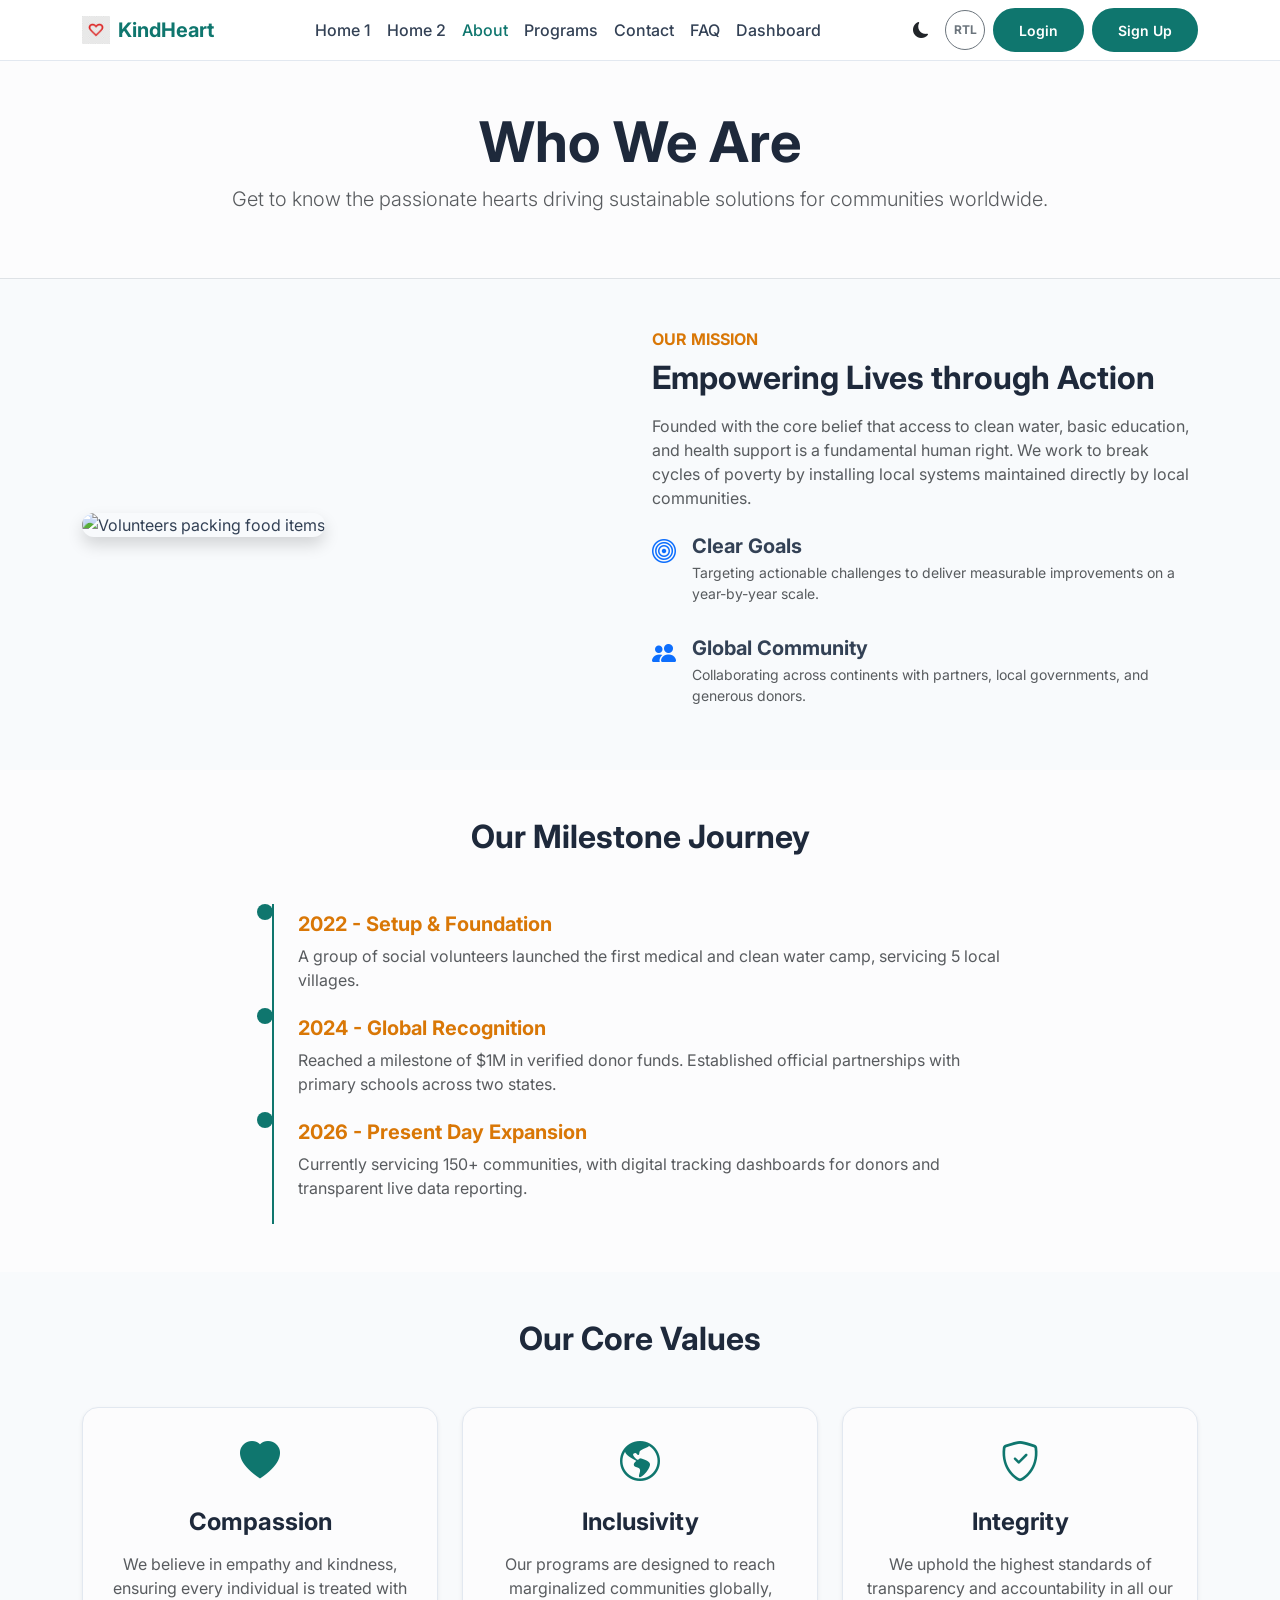
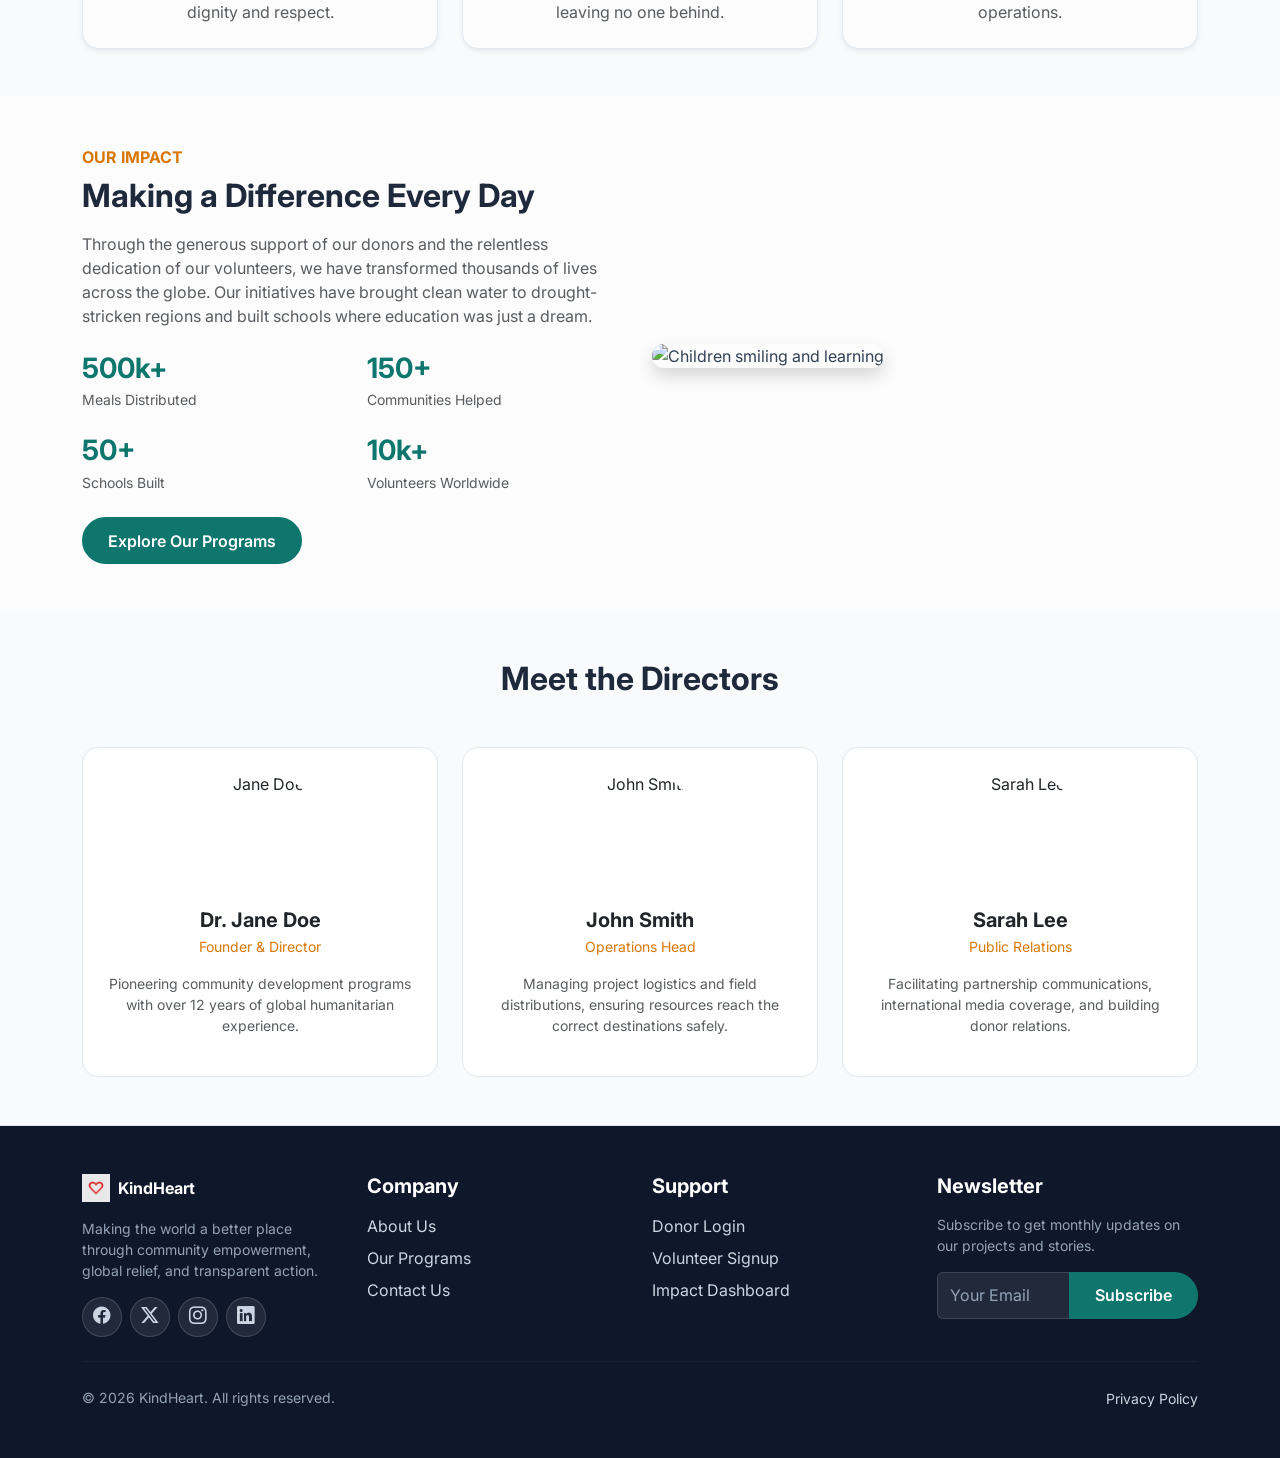
==== about.html @ 87f94c62 "Initial commit with updated responsive design" ====
<!DOCTYPE html>
<html lang="en">
<head>
    <meta charset="UTF-8">
    <meta name="viewport" content="width=device-width, initial-scale=1.0">
    <title>About Us - KindHeart</title>
    <meta name="description" content="Learn more about KindHeart's mission, history, core values, and dedicated team fighting for social impact.">
    <!-- Bootstrap 5 CSS -->
    <link id="bootstrap-css" rel="stylesheet" href="https://cdn.jsdelivr.net/npm/bootstrap@5.3.3/dist/css/bootstrap.min.css">
    <!-- Bootstrap Icons -->
    <link rel="stylesheet" href="https://cdn.jsdelivr.net/npm/bootstrap-icons@1.11.3/font/bootstrap-icons.min.css">
    <!-- Custom CSS -->
    <link rel="stylesheet" href="assets/css/style.css">
    <link rel="icon" href="assets/img/favicon.png" type="image/png">
</head>
<body>

    <!-- Header / Navbar -->
    <nav class="navbar navbar-expand-lg sticky-top">
        <div class="container">
            <a class="navbar-brand d-flex align-items-center fw-bold" href="index.html" style="color: var(--color-primary);">
                <img src="assets/img/favicon.png" alt="KindHeart Logo" width="28" height="28" class="me-2">
                <span>KindHeart</span>
            </a>
            <div class="d-flex align-items-center order-lg-last gap-2">
                <!-- Theme Toggle -->
                <button class="btn btn-link nav-link p-2" id="themeToggle" aria-label="Toggle theme">
                    <i id="themeIcon" class="bi bi-moon-fill fs-5"></i>
                </button>
                <!-- RTL Toggle -->
                <button class="btn btn-outline-secondary btn-sm" id="rtlToggle" style="width: 40px; height: 40px; border-radius: 50%; padding: 0; display: inline-flex; align-items: center; justify-content: center; font-size: 0.75rem; font-weight: bold;">RTL</button>
                
                <a href="login.html" class="btn btn-custom-primary btn-sm d-none d-sm-inline-block">Login</a>
                <a href="signup.html" class="btn btn-custom-primary btn-sm d-none d-sm-inline-block">Sign Up</a>
                
                <button class="navbar-toggler border-0 ms-2" type="button" data-bs-toggle="offcanvas" data-bs-target="#offcanvasNavbar" aria-controls="offcanvasNavbar" aria-label="Toggle navigation">
                    <span class="navbar-toggler-icon"></span>
                </button>
            </div>
            
            <div class="offcanvas offcanvas-end" tabindex="-1" id="offcanvasNavbar" aria-labelledby="offcanvasNavbarLabel">
                <div class="offcanvas-header">
                    <h5 class="offcanvas-title fw-bold" id="offcanvasNavbarLabel" style="color: var(--color-primary);">KindHeart</h5>
                    <button type="button" class="btn-close" data-bs-dismiss="offcanvas" aria-label="Close"></button>
                </div>
                <div class="offcanvas-body">
                    <ul class="navbar-nav justify-content-center flex-grow-1 align-items-center">
                        <li class="nav-item">
                            <a class="nav-link" href="index.html">Home 1</a>
                        </li>
                        <li class="nav-item">
                            <a class="nav-link" href="home2.html">Home 2</a>
                        </li>
                        <li class="nav-item">
                            <a class="nav-link active" href="about.html">About</a>
                        </li>
                        <li class="nav-item">
                            <a class="nav-link" href="services.html">Programs</a>
                        </li>
                        <li class="nav-item">
                            <a class="nav-link" href="contact.html">Contact</a>
                        </li>
                        <li class="nav-item">
                            <a class="nav-link" href="faq.html">FAQ</a>
                        </li>
                        <li class="nav-item">
                            <a class="nav-link" href="dashboard.html">Dashboard</a>
                        </li>
                        <li class="nav-item d-sm-none w-100 mt-3 text-center">
                            <a href="login.html" class="btn btn-custom-primary w-100 mb-2">Login</a>
                            <a href="signup.html" class="btn btn-custom-primary w-100">Sign Up</a>
                        </li>
                    </ul>
                </div>
            </div>
        </div>
    </nav>

    <!-- Header Section -->
    <section class="py-5 bg-light-subtle border-bottom">
        <div class="container text-center">
            <h1 class="display-4 fw-bold" style="color: var(--color-tertiary);">Who We Are</h1>
            <p class="lead text-muted max-w-2xl mx-auto">Get to know the passionate hearts driving sustainable solutions for communities worldwide.</p>
        </div>
    </section>

    <!-- Mission & Values Section -->
    <section class="py-5">
        <div class="container">
            <div class="row align-items-center">
                <div class="col-lg-6 mb-4 mb-lg-0">
                    <img src="https://images.unsplash.com/photo-1593113598332-cd288d649433?q=80&w=600" class="img-fluid rounded-4 shadow" alt="Volunteers packing food items">
                </div>
                <div class="col-lg-6">
                    <span class="text-uppercase fw-bold text-secondary" style="color: var(--color-secondary) !important;">Our Mission</span>
                    <h2 class="fw-bold mb-3 mt-2" style="color: var(--color-tertiary);">Empowering Lives through Action</h2>
                    <p class="text-muted mb-4">Founded with the core belief that access to clean water, basic education, and health support is a fundamental human right. We work to break cycles of poverty by installing local systems maintained directly by local communities.</p>
                    
                    <div class="d-flex align-items-start mb-3">
                        <div class="fs-4 me-3 text-primary" style="color: var(--color-primary);"><i class="bi bi-bullseye"></i></div>
                        <div>
                            <h5 class="fw-bold mb-1">Clear Goals</h5>
                            <p class="text-muted small">Targeting actionable challenges to deliver measurable improvements on a year-by-year scale.</p>
                        </div>
                    </div>
                    
                    <div class="d-flex align-items-start">
                        <div class="fs-4 me-3 text-primary" style="color: var(--color-primary);"><i class="bi bi-people-fill"></i></div>
                        <div>
                            <h5 class="fw-bold mb-1">Global Community</h5>
                            <p class="text-muted small">Collaborating across continents with partners, local governments, and generous donors.</p>
                        </div>
                    </div>
                </div>
            </div>
        </div>
    </section>

    <!-- History Timeline Section -->
    <section class="py-5 bg-light-subtle">
        <div class="container">
            <h2 class="fw-bold text-center mb-5" style="color: var(--color-tertiary);">Our Milestone Journey</h2>
            <div class="row justify-content-center">
                <div class="col-lg-8">
                    <div class="position-relative border-start border-2 border-primary ps-4 py-2" style="border-color: var(--color-primary) !important;">
                        <div class="mb-4 position-relative">
                            <span class="position-absolute start-0 top-0 translate-middle bg-primary rounded-circle" style="width: 16px; height: 16px; left: -33px !important; background-color: var(--color-primary) !important;"></span>
                            <h5 class="fw-bold text-secondary" style="color: var(--color-secondary) !important;">2022 - Setup & Foundation</h5>
                            <p class="text-muted">A group of social volunteers launched the first medical and clean water camp, servicing 5 local villages.</p>
                        </div>
                        <div class="mb-4 position-relative">
                            <span class="position-absolute start-0 top-0 translate-middle bg-primary rounded-circle" style="width: 16px; height: 16px; left: -33px !important; background-color: var(--color-primary) !important;"></span>
                            <h5 class="fw-bold text-secondary" style="color: var(--color-secondary) !important;">2024 - Global Recognition</h5>
                            <p class="text-muted">Reached a milestone of $1M in verified donor funds. Established official partnerships with primary schools across two states.</p>
                        </div>
                        <div class="position-relative">
                            <span class="position-absolute start-0 top-0 translate-middle bg-primary rounded-circle" style="width: 16px; height: 16px; left: -33px !important; background-color: var(--color-primary) !important;"></span>
                            <h5 class="fw-bold text-secondary" style="color: var(--color-secondary) !important;">2026 - Present Day Expansion</h5>
                            <p class="text-muted">Currently servicing 150+ communities, with digital tracking dashboards for donors and transparent live data reporting.</p>
                        </div>
                    </div>
                </div>
            </div>
        </div>
    </section>

    <!-- Our Core Values Section -->
    <section class="py-5">
        <div class="container">
            <h2 class="fw-bold text-center mb-5" style="color: var(--color-tertiary);">Our Core Values</h2>
            <div class="row g-4 text-center">
                <div class="col-md-4">
                    <div class="p-4 rounded-4 bg-light-subtle h-100 shadow-sm custom-card">
                        <div class="fs-1 mb-3" style="color: var(--color-primary);"><i class="bi bi-heart-fill"></i></div>
                        <h4 class="fw-bold mb-3" style="color: var(--color-tertiary);">Compassion</h4>
                        <p class="text-muted mb-0">We believe in empathy and kindness, ensuring every individual is treated with dignity and respect.</p>
                    </div>
                </div>
                <div class="col-md-4">
                    <div class="p-4 rounded-4 bg-light-subtle h-100 shadow-sm custom-card">
                        <div class="fs-1 mb-3" style="color: var(--color-primary);"><i class="bi bi-globe-americas"></i></div>
                        <h4 class="fw-bold mb-3" style="color: var(--color-tertiary);">Inclusivity</h4>
                        <p class="text-muted mb-0">Our programs are designed to reach marginalized communities globally, leaving no one behind.</p>
                    </div>
                </div>
                <div class="col-md-4">
                    <div class="p-4 rounded-4 bg-light-subtle h-100 shadow-sm custom-card">
                        <div class="fs-1 mb-3" style="color: var(--color-primary);"><i class="bi bi-shield-check"></i></div>
                        <h4 class="fw-bold mb-3" style="color: var(--color-tertiary);">Integrity</h4>
                        <p class="text-muted mb-0">We uphold the highest standards of transparency and accountability in all our operations.</p>
                    </div>
                </div>
            </div>
        </div>
    </section>

    <!-- Our Global Impact Section -->
    <section class="py-5 bg-light-subtle">
        <div class="container">
            <div class="row align-items-center flex-row-reverse">
                <div class="col-lg-6 mb-4 mb-lg-0">
                    <img src="https://images.unsplash.com/photo-1488521787991-ed7bbaae773c?q=80&w=600" class="img-fluid rounded-4 shadow" alt="Children smiling and learning">
                </div>
                <div class="col-lg-6">
                    <span class="text-uppercase fw-bold text-secondary" style="color: var(--color-secondary) !important;">Our Impact</span>
                    <h2 class="fw-bold mb-3 mt-2" style="color: var(--color-tertiary);">Making a Difference Every Day</h2>
                    <p class="text-muted mb-4">Through the generous support of our donors and the relentless dedication of our volunteers, we have transformed thousands of lives across the globe. Our initiatives have brought clean water to drought-stricken regions and built schools where education was just a dream.</p>
                    
                    <div class="row g-4 mb-4">
                        <div class="col-6">
                            <h3 class="fw-bold mb-1" style="color: var(--color-primary);">500k+</h3>
                            <p class="text-muted small mb-0">Meals Distributed</p>
                        </div>
                        <div class="col-6">
                            <h3 class="fw-bold mb-1" style="color: var(--color-primary);">150+</h3>
                            <p class="text-muted small mb-0">Communities Helped</p>
                        </div>
                        <div class="col-6">
                            <h3 class="fw-bold mb-1" style="color: var(--color-primary);">50+</h3>
                            <p class="text-muted small mb-0">Schools Built</p>
                        </div>
                        <div class="col-6">
                            <h3 class="fw-bold mb-1" style="color: var(--color-primary);">10k+</h3>
                            <p class="text-muted small mb-0">Volunteers Worldwide</p>
                        </div>
                    </div>
                    
                    <a href="services.html" class="btn btn-custom-primary">Explore Our Programs</a>
                </div>
            </div>
        </div>
    </section>

    <!-- Leadership Section -->
    <section class="py-5">
        <div class="container">
            <h2 class="fw-bold text-center mb-5" style="color: var(--color-tertiary);">Meet the Directors</h2>
            <div class="row g-4 text-center">
                <div class="col-md-4">
                    <div class="card h-100 custom-card p-4">
                        <img src="https://images.unsplash.com/photo-1573496359142-b8d87734a5a2?q=80&w=250" class="img-fluid rounded-circle mx-auto mb-3" style="width: 120px; height: 120px; object-fit: cover; object-position: top;" alt="Jane Doe">
                        <h5 class="fw-bold mb-1">Dr. Jane Doe</h5>
                        <p class="text-secondary small mb-3" style="color: var(--color-secondary) !important;">Founder & Director</p>
                        <p class="text-muted small">Pioneering community development programs with over 12 years of global humanitarian experience.</p>
                    </div>
                </div>
                <div class="col-md-4">
                    <div class="card h-100 custom-card p-4">
                        <img src="https://images.unsplash.com/photo-1560250097-0b93528c311a?q=80&w=250" class="img-fluid rounded-circle mx-auto mb-3" style="width: 120px; height: 120px; object-fit: cover; object-position: top;" alt="John Smith">
                        <h5 class="fw-bold mb-1">John Smith</h5>
                        <p class="text-secondary small mb-3" style="color: var(--color-secondary) !important;">Operations Head</p>
                        <p class="text-muted small">Managing project logistics and field distributions, ensuring resources reach the correct destinations safely.</p>
                    </div>
                </div>
                <div class="col-md-4">
                    <div class="card h-100 custom-card p-4">
                        <img src="https://images.unsplash.com/photo-1580489944761-15a19d654956?q=80&w=250" class="img-fluid rounded-circle mx-auto mb-3" style="width: 120px; height: 120px; object-fit: cover; object-position: top;" alt="Sarah Lee">
                        <h5 class="fw-bold mb-1">Sarah Lee</h5>
                        <p class="text-secondary small mb-3" style="color: var(--color-secondary) !important;">Public Relations</p>
                        <p class="text-muted small">Facilitating partnership communications, international media coverage, and building donor relations.</p>
                    </div>
                </div>
            </div>
        </div>
    </section>

    <!-- Footer -->
    <footer class="site-footer py-5">
        <div class="container">
            <div class="row g-4">
                <div class="col-lg-3 col-md-6">
                    <a class="navbar-brand d-flex align-items-center fw-bold mb-3" href="index.html" style="color: var(--color-primary);">
                        <img src="assets/img/favicon.png" alt="KindHeart Logo" width="28" height="28" class="me-2">
                        <span class="text-white">KindHeart</span>
                    </a>
                    <p class="small text-white-50">Making the world a better place through community empowerment, global relief, and transparent action.</p>
                    <div class="d-flex gap-2 mt-3">
                        <a href="#" class="social-icon-btn facebook" aria-label="Facebook"><i class="bi bi-facebook"></i></a>
                        <a href="#" class="social-icon-btn twitter" aria-label="Twitter X"><i class="bi bi-twitter-x"></i></a>
                        <a href="#" class="social-icon-btn instagram" aria-label="Instagram"><i class="bi bi-instagram"></i></a>
                        <a href="#" class="social-icon-btn linkedin" aria-label="LinkedIn"><i class="bi bi-linkedin"></i></a>
                    </div>
                </div>
                <div class="col-lg-3 col-md-6">
                    <h5 class="text-white fw-bold mb-3">Company</h5>
                    <ul class="list-unstyled">
                        <li class="mb-2"><a href="about.html" class="text-white-50 text-decoration-none">About Us</a></li>
                        <li class="mb-2"><a href="services.html" class="text-white-50 text-decoration-none">Our Programs</a></li>
                        <li class="mb-2"><a href="contact.html" class="text-white-50 text-decoration-none">Contact Us</a></li>
                    </ul>
                </div>
                <div class="col-lg-3 col-md-6">
                    <h5 class="text-white fw-bold mb-3">Support</h5>
                    <ul class="list-unstyled">
                        <li class="mb-2"><a href="login.html" class="text-white-50 text-decoration-none">Donor Login</a></li>
                        <li class="mb-2"><a href="signup.html" class="text-white-50 text-decoration-none">Volunteer Signup</a></li>
                        <li class="mb-2"><a href="dashboard.html" class="text-white-50 text-decoration-none">Impact Dashboard</a></li>
                    </ul>
                </div>
                <div class="col-lg-3 col-md-6">
                    <h5 class="text-white fw-bold mb-3">Newsletter</h5>
                    <p class="small text-white-50 mb-3">Subscribe to get monthly updates on our projects and stories.</p>
                    <form class="needs-validation" novalidate>
                        <div class="input-group">
                            <input type="email" class="form-control" placeholder="Your Email" required>
                            <button class="btn btn-custom-primary" type="submit">Subscribe</button>
                        </div>
                    </form>
                </div>
            </div>
            <hr class="my-4 border-secondary">
            <div class="row align-items-center">
                <div class="col-md-6 text-center text-md-start small text-white-50">
                    &copy; 2026 KindHeart. All rights reserved.
                </div>
                <div class="col-md-6 text-center text-md-end mt-2 mt-md-0">
                    <a href="#" class="text-white-50 text-decoration-none small">Privacy Policy</a>
                </div>
            </div>
        </div>
    </footer>

    <!-- Back to top button -->
    <button type="button" class="btn btn-custom-primary btn-lg shadow" id="backToTop" aria-label="Back to top">
        <i class="bi bi-arrow-up"></i>
    </button>

    <!-- Bootstrap 5 JS Bundle -->
    <script src="https://cdn.jsdelivr.net/npm/bootstrap@5.3.3/dist/js/bootstrap.bundle.min.js"></script>
    <!-- Custom JS -->
    <script src="assets/js/main.js"></script>
</body>
</html>
---- assets/css/style.css ----
@import url('https://fonts.googleapis.com/css2?family=Inter:wght@300;400;500;600;700;800&display=swap');

:root {
    /* Color Palette */
    --color-primary: #0f766e;
    --color-primary-rgb: 15, 118, 110;
    --color-secondary: #d97706;
    --color-secondary-rgb: 217, 119, 6;
    --color-tertiary: #1e293b;
    --color-tertiary-rgb: 30, 41, 59;
    
    /* Backgrounds and Neutrals */
    --bg-main: #f8fafc;
    --bg-card: #ffffff;
    --bg-footer: #0f172a;
    --text-main: #334155;
    --text-muted: #64748b;
    --border-color: #e2e8f0;
    
    --transition-speed: 0.3s;
}

[data-bs-theme="dark"] {
    --color-primary: #2dd4bf;
    --color-primary-rgb: 45, 212, 191;
    --color-secondary: #fbbf24;
    --color-secondary-rgb: 251, 191, 36;
    --color-tertiary: #f8fafc;
    --color-tertiary-rgb: 248, 250, 252;
    
    --bg-main: #0f172a;
    --bg-card: #1e293b;
    --bg-footer: #090d16;
    --text-main: #cbd5e1;
    --text-muted: #94a3b8;
    --border-color: #334155;
}

/* Footer Styling with High Contrast in Light & Dark Modes */
.site-footer {
    background-color: var(--bg-footer) !important;
    color: #e2e8f0 !important;
    border-top: 1px solid var(--border-color);
    transition: background-color var(--transition-speed), color var(--transition-speed);
}
.site-footer h5,
.site-footer h6,
.site-footer .brand-text,
.site-footer .text-white {
    color: #ffffff !important;
}
.site-footer p,
.site-footer .text-white-50,
.site-footer .small {
    color: #94a3b8 !important;
}
.site-footer a:not(.btn) {
    color: #cbd5e1 !important;
    transition: color var(--transition-speed);
}
.site-footer a:not(.btn):hover {
    color: var(--color-primary) !important;
}
.site-footer hr {
    border-color: rgba(255, 255, 255, 0.15) !important;
}
.site-footer .form-control {
    background-color: rgba(255, 255, 255, 0.08) !important;
    border-color: rgba(255, 255, 255, 0.2) !important;
    color: #ffffff !important;
}
.site-footer .form-control::placeholder {
    color: #94a3b8 !important;
}
.site-footer .form-control:focus {
    background-color: rgba(255, 255, 255, 0.15) !important;
    border-color: var(--color-primary) !important;
    box-shadow: 0 0 0 0.2rem rgba(var(--color-primary-rgb), 0.3) !important;
}

/* Social Media Icons Styling & Perfect Hover Effects */
.social-icon-btn {
    width: 40px;
    height: 40px;
    border-radius: 50%;
    display: inline-flex;
    align-items: center;
    justify-content: center;
    background-color: rgba(255, 255, 255, 0.08) !important;
    color: #cbd5e1 !important;
    border: 1px solid rgba(255, 255, 255, 0.15);
    text-decoration: none !important;
    transition: all 0.3s cubic-bezier(0.4, 0, 0.2, 1);
    font-size: 1.1rem;
}

.social-icon-btn:hover {
    transform: translateY(-4px) scale(1.1);
}

/* Brand specific hover colors & glows */
.social-icon-btn.facebook:hover {
    background-color: #1877f2 !important;
    color: #ffffff !important;
    border-color: #1877f2 !important;
    box-shadow: 0 8px 18px rgba(24, 119, 242, 0.45);
}

.social-icon-btn.twitter:hover {
    background-color: #000000 !important;
    color: #ffffff !important;
    border-color: #ffffff !important;
    box-shadow: 0 8px 18px rgba(255, 255, 255, 0.3);
}

.social-icon-btn.instagram:hover {
    background: linear-gradient(45deg, #f09433 0%, #e6683c 25%, #dc2743 50%, #cc2366 75%, #bc1888 100%) !important;
    color: #ffffff !important;
    border-color: #dc2743 !important;
    box-shadow: 0 8px 18px rgba(220, 39, 67, 0.45);
}

.social-icon-btn.linkedin:hover {
    background-color: #0a66c2 !important;
    color: #ffffff !important;
    border-color: #0a66c2 !important;
    box-shadow: 0 8px 18px rgba(10, 102, 194, 0.45);
}

/* Generic fallback hover */
.social-icon-btn:hover:not(.facebook):not(.twitter):not(.instagram):not(.linkedin) {
    background-color: var(--color-primary) !important;
    color: #ffffff !important;
    border-color: var(--color-primary) !important;
    box-shadow: 0 8px 18px rgba(var(--color-primary-rgb), 0.45);
}

/* Form Social Login Buttons */
.btn-social-icon {
    width: 44px;
    height: 44px;
    border-radius: 50%;
    display: inline-flex;
    align-items: center;
    justify-content: center;
    border: 1px solid var(--border-color);
    background-color: var(--bg-card);
    color: var(--text-main);
    transition: all 0.3s cubic-bezier(0.4, 0, 0.2, 1);
    font-size: 1.15rem;
}
.btn-social-icon:hover {
    transform: translateY(-3px) scale(1.08);
}
.btn-social-icon.google:hover {
    background-color: #ea4335 !important;
    color: #ffffff !important;
    border-color: #ea4335 !important;
    box-shadow: 0 6px 16px rgba(234, 67, 53, 0.35);
}
.btn-social-icon.facebook:hover {
    background-color: #1877f2 !important;
    color: #ffffff !important;
    border-color: #1877f2 !important;
    box-shadow: 0 6px 16px rgba(24, 119, 242, 0.35);
}
.btn-social-icon.apple:hover {
    background-color: #000000 !important;
    color: #ffffff !important;
    border-color: #000000 !important;
    box-shadow: 0 6px 16px rgba(0, 0, 0, 0.35);
}
[data-bs-theme="dark"] .btn-social-icon.apple:hover {
    background-color: #ffffff !important;
    color: #000000 !important;
    border-color: #ffffff !important;
}

body {
    font-family: 'Inter', sans-serif;
    background-color: var(--bg-main);
    color: var(--text-main);
    transition: background-color var(--transition-speed), color var(--transition-speed);
    overflow-x: hidden;
}

/* Unified Buttons (Same style everywhere as per rule 2) */
.btn-custom-primary {
    background-color: var(--color-primary) !important;
    color: #ffffff !important;
    border: 2px solid var(--color-primary) !important;
    padding: 0.6rem 1.5rem;
    font-weight: 600;
    border-radius: 50px;
    transition: all var(--transition-speed) ease;
}
.btn-custom-primary:hover {
    background-color: transparent !important;
    color: var(--color-primary) !important;
    transform: translateY(-2px);
}

.btn-custom-secondary {
    background-color: var(--color-secondary) !important;
    color: #ffffff !important;
    border: 2px solid var(--color-secondary) !important;
    padding: 0.6rem 1.5rem;
    font-weight: 600;
    border-radius: 50px;
    transition: all var(--transition-speed) ease;
}
.btn-custom-secondary:hover {
    background-color: transparent !important;
    color: var(--color-secondary) !important;
    transform: translateY(-2px);
}

/* Form Styles */
.form-control:focus, .form-select:focus {
    border-color: var(--color-primary);
    box-shadow: 0 0 0 0.25rem rgba(var(--color-primary-rgb), 0.25);
}

/* Card Styling */
.custom-card {
    background-color: var(--bg-card);
    border: 1px solid var(--border-color);
    border-radius: 1rem;
    overflow: hidden;
    transition: all var(--transition-speed) ease;
}
.custom-card:hover {
    transform: translateY(-5px);
    box-shadow: 0 10px 20px rgba(0, 0, 0, 0.05);
}

/* Navbar customization */
.navbar {
    background-color: var(--bg-card);
    border-bottom: 1px solid var(--border-color);
    transition: background-color var(--transition-speed);
}
.nav-link {
    color: var(--text-main);
    font-weight: 500;
    transition: color var(--transition-speed);
}
.nav-link:hover, .nav-link.active {
    color: var(--color-primary) !important;
}

/* Center nav item */


/* Back-to-top Button */
#backToTop {
    position: fixed;
    bottom: 25px;
    right: 25px;
    display: none;
    z-index: 99;
    border-radius: 50%;
    width: 45px;
    height: 45px;
    align-items: center;
    justify-content: center;
}

/* RTL Specific Overrides if dir="rtl" is set */
[dir="rtl"] {
    text-align: right;
}
[dir="rtl"] .ms-auto {
    margin-right: auto !important;
    margin-left: 0 !important;
}
[dir="rtl"] .me-auto {
    margin-left: auto !important;
    margin-right: 0 !important;
}
[dir="rtl"] #backToTop {
    left: 25px;
    right: auto;
}

/* Hero Section */
.hero-section {
    background: linear-gradient(135deg, rgba(var(--color-primary-rgb), 0.1), rgba(var(--color-secondary-rgb), 0.05));
    padding: 100px 0;
}

/* Dashboard styling */
.dashboard-sidebar {
    background-color: var(--bg-card);
    border-right: 1px solid var(--border-color);
    min-height: 100vh;
}
.dashboard-nav-link {
    color: var(--text-main);
    display: flex;
    align-items: center;
    padding: 0.75rem 1.5rem;
    border-radius: 0.5rem;
    margin-bottom: 0.5rem;
    transition: all var(--transition-speed);
    text-decoration: none;
}
.dashboard-nav-link:hover, .dashboard-nav-link.active {
    background-color: rgba(var(--color-primary-rgb), 0.1);
    color: var(--color-primary);
}

/* Incident Tracker Map Widget Styles */
#mockMapArea {
    background-color: #e2e8f0;
    background-image: radial-gradient(var(--border-color) 2px, transparent 2px);
    background-size: 20px 20px;
    border-radius: 1rem;
    position: relative;
    border: 1px solid var(--border-color);
}
[data-bs-theme="dark"] #mockMapArea {
    background-color: #1e293b;
}

.map-pin {
    z-index: 10;
    width: 14px;
    height: 14px;
    transition: transform 0.2s ease;
}
.map-pin:hover {
    transform: scale(1.4);
}

#mapFocusRing {
    transition: all 0.3s ease;
    z-index: 5;
    pointer-events: none;
}

/* Animations */
@keyframes pulse-pin {
    0% { box-shadow: 0 0 0 0 rgba(220, 38, 38, 0.4); }
    70% { box-shadow: 0 0 0 10px rgba(220, 38, 38, 0); }
    100% { box-shadow: 0 0 0 0 rgba(220, 38, 38, 0); }
}
.map-pin { animation: pulse-pin 2s infinite; }

@keyframes bounce {
    0%, 100% { transform: translateX(-50%) translateY(0); }
    50% { transform: translateX(-50%) translateY(-10px); }
}

/* Hero section specific buttons and cards hover effects */
.btn-hero-primary {
    transition: all var(--transition-speed) ease !important;
}
.btn-hero-primary:hover {
    background-color: #fff !important;
    color: var(--color-primary) !important;
    border-color: #fff !important;
    transform: translateY(-3px) !important;
    box-shadow: 0 10px 20px rgba(0,0,0,0.2) !important;
}

.btn-hero-outline {
    border: 2px solid rgba(255,255,255,0.6) !important;
    border-radius: 50px !important;
    background: rgba(255,255,255,0.12) !important;
    backdrop-filter: blur(4px) !important;
    color: #fff !important;
    transition: all var(--transition-speed) ease !important;
}
.btn-hero-outline:hover {
    background: rgba(255,255,255,0.25) !important;
    border-color: #fff !important;
    color: #fff !important;
    transform: translateY(-3px) !important;
    box-shadow: 0 10px 20px rgba(0,0,0,0.2) !important;
}

.hero-stat-card {
    background: rgba(255,255,255,0.12) !important;
    backdrop-filter: blur(6px) !important;
    border: 1px solid rgba(255,255,255,0.2) !important;
    transition: all var(--transition-speed) ease !important;
}
.hero-stat-card:hover {
    background: rgba(255,255,255,0.2) !important;
    border-color: rgba(255,255,255,0.5) !important;
    transform: translateY(-5px) !important;
    box-shadow: 0 10px 20px rgba(0,0,0,0.15) !important;
}

/* Uniform Card Image Heights */
.custom-card .card-img-top {
    height: 200px;
    object-fit: cover;
    object-position: center;
}

/* CTA Section Dark Mode Contrast Fix */
[data-bs-theme="dark"] .cta-section h2.text-white {
    color: var(--bg-main) !important;
}
[data-bs-theme="dark"] .cta-section p.text-white-50 {
    color: rgba(15, 23, 42, 0.75) !important;
}
[data-bs-theme="dark"] .cta-section .btn-light {
    background-color: var(--bg-main) !important;
    border-color: var(--bg-main) !important;
    color: var(--color-primary) !important;
}
[data-bs-theme="dark"] .cta-section .btn-light:hover {
    background-color: transparent !important;
    color: var(--bg-main) !important;
    border-color: var(--bg-main) !important;
}
[data-bs-theme="dark"] .cta-section .btn-outline-light {
    border-color: var(--bg-main) !important;
    color: var(--bg-main) !important;
}
[data-bs-theme="dark"] .cta-section .btn-outline-light:hover {
    background-color: var(--bg-main) !important;
    color: var(--color-primary) !important;
}



/* Partner Card Styles */
.partner-card {
    background-color: var(--bg-card);
    border: 1px solid var(--border-color);
    border-radius: 1rem;
    padding: 1.5rem 1rem;
    transition: all 0.3s ease;
    cursor: pointer;
}

.partner-card:hover {
    transform: translateY(-5px);
    border-color: var(--color-primary);
    box-shadow: 0 10px 20px rgba(0,0,0,0.08);
}

.partner-card i,
.partner-card span {
    transition: color 0.3s ease;
}

.partner-card:hover i {
    color: var(--color-primary) !important;
}

.partner-card:hover span {
    color: var(--text-main) !important;
}

[data-bs-theme="dark"] .partner-card:hover {
    box-shadow: 0 10px 20px rgba(0,0,0,0.3);
}
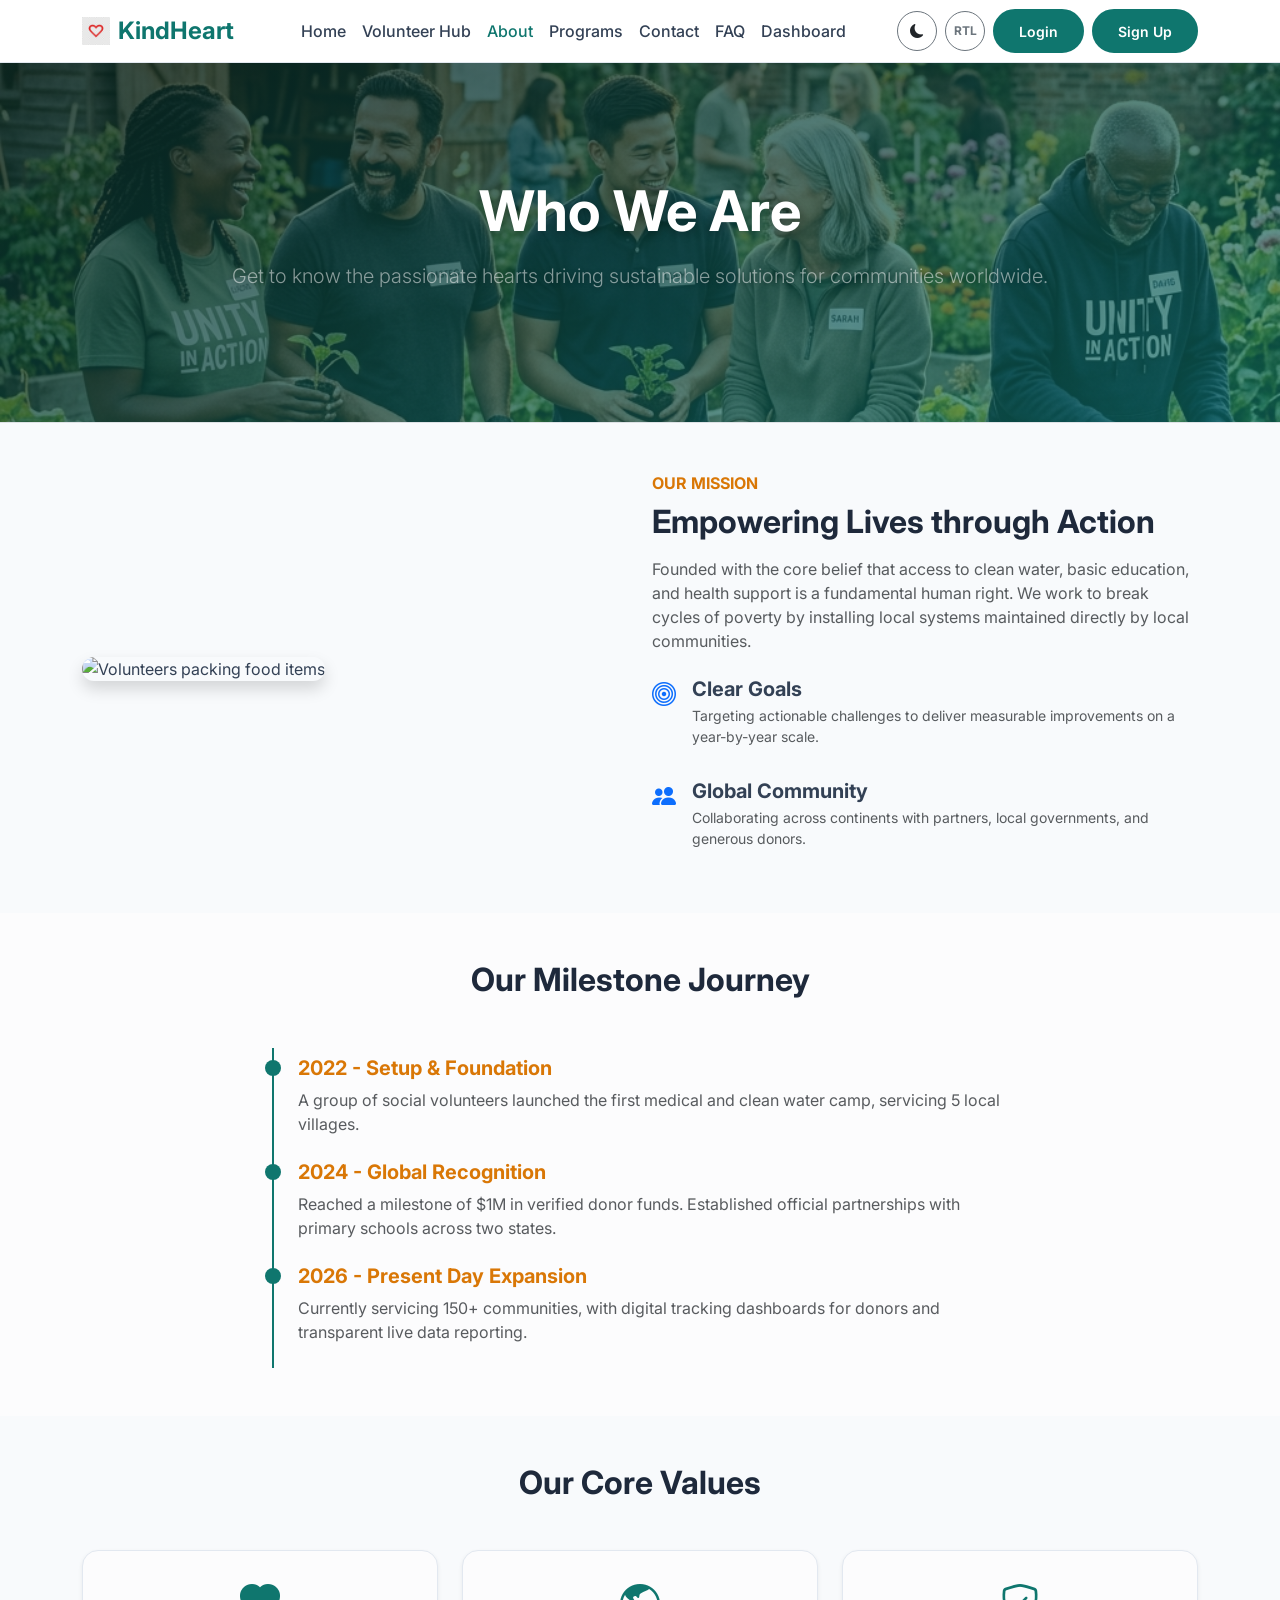
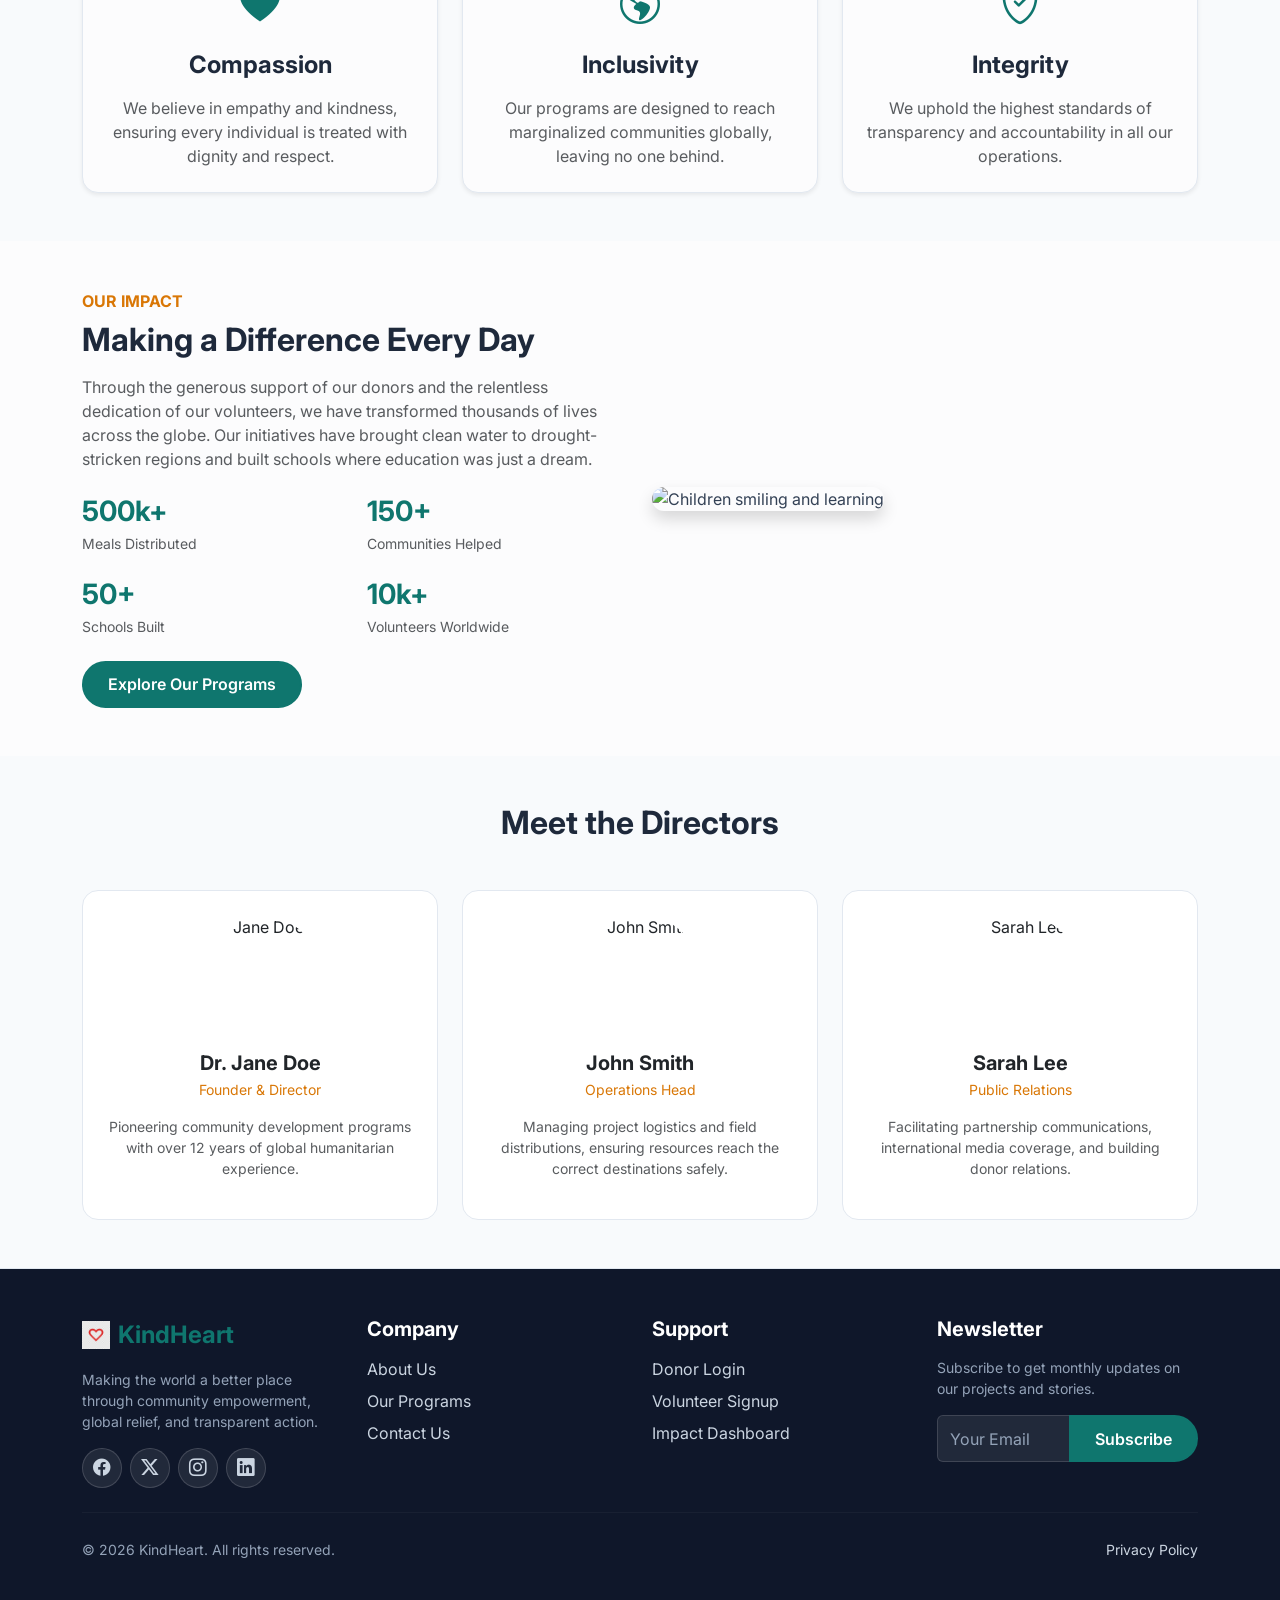
==== commit fe2dd871: "Update layout, styling and functionality" ====
--- a/about.html
+++ b/about.html
@@ -18,20 +18,20 @@
     <!-- Header / Navbar -->
     <nav class="navbar navbar-expand-lg sticky-top">
         <div class="container">
-            <a class="navbar-brand d-flex align-items-center fw-bold" href="index.html" style="color: var(--color-primary);">
+            <a class="navbar-brand d-flex align-items-center fw-bold fs-4" href="index.html" style="color: var(--color-primary);">
                 <img src="assets/img/favicon.png" alt="KindHeart Logo" width="28" height="28" class="me-2">
                 <span>KindHeart</span>
             </a>
             <div class="d-flex align-items-center order-lg-last gap-2">
                 <!-- Theme Toggle -->
-                <button class="btn btn-link nav-link p-2" id="themeToggle" aria-label="Toggle theme">
+                <button class="btn btn-outline-secondary btn-sm" id="themeToggle" aria-label="Toggle theme" style="width: 40px; height: 40px; border-radius: 50%; padding: 0; display: inline-flex; align-items: center; justify-content: center;">
                     <i id="themeIcon" class="bi bi-moon-fill fs-5"></i>
                 </button>
                 <!-- RTL Toggle -->
                 <button class="btn btn-outline-secondary btn-sm" id="rtlToggle" style="width: 40px; height: 40px; border-radius: 50%; padding: 0; display: inline-flex; align-items: center; justify-content: center; font-size: 0.75rem; font-weight: bold;">RTL</button>
                 
-                <a href="login.html" class="btn btn-custom-primary btn-sm d-none d-sm-inline-block">Login</a>
-                <a href="signup.html" class="btn btn-custom-primary btn-sm d-none d-sm-inline-block">Sign Up</a>
+                <a href="login.html" class="btn btn-custom-primary btn-sm d-none d-lg-inline-block">Login</a>
+                <a href="signup.html" class="btn btn-custom-primary btn-sm d-none d-lg-inline-block text-nowrap">Sign Up</a>
                 
                 <button class="navbar-toggler border-0 ms-2" type="button" data-bs-toggle="offcanvas" data-bs-target="#offcanvasNavbar" aria-controls="offcanvasNavbar" aria-label="Toggle navigation">
                     <span class="navbar-toggler-icon"></span>
@@ -46,10 +46,10 @@
                 <div class="offcanvas-body">
                     <ul class="navbar-nav justify-content-center flex-grow-1 align-items-center">
                         <li class="nav-item">
-                            <a class="nav-link" href="index.html">Home 1</a>
-                        </li>
-                        <li class="nav-item">
-                            <a class="nav-link" href="home2.html">Home 2</a>
+                            <a class="nav-link" href="index.html">Home</a>
+                        </li>
+                        <li class="nav-item">
+                            <a class="nav-link text-nowrap" href="volunteer.html">Volunteer Hub</a>
                         </li>
                         <li class="nav-item">
                             <a class="nav-link active" href="about.html">About</a>
@@ -66,7 +66,7 @@
                         <li class="nav-item">
                             <a class="nav-link" href="dashboard.html">Dashboard</a>
                         </li>
-                        <li class="nav-item d-sm-none w-100 mt-3 text-center">
+                        <li class="nav-item d-lg-none w-100 mt-3 text-center">
                             <a href="login.html" class="btn btn-custom-primary w-100 mb-2">Login</a>
                             <a href="signup.html" class="btn btn-custom-primary w-100">Sign Up</a>
                         </li>
@@ -77,10 +77,14 @@
     </nav>
 
     <!-- Header Section -->
-    <section class="py-5 bg-light-subtle border-bottom">
-        <div class="container text-center">
-            <h1 class="display-4 fw-bold" style="color: var(--color-tertiary);">Who We Are</h1>
-            <p class="lead text-muted max-w-2xl mx-auto">Get to know the passionate hearts driving sustainable solutions for communities worldwide.</p>
+    <section class="text-center position-relative d-flex align-items-center py-5 border-bottom" style="
+        min-height: 40vh;
+        background: url('assets/img/hero-about.png') center center / cover no-repeat;
+    ">
+        <div class="position-absolute top-0 start-0 w-100 h-100" style="background: linear-gradient(160deg, rgba(10,40,35,0.78) 0%, rgba(15,118,110,0.62) 100%); z-index:0;"></div>
+        <div class="container position-relative text-white" style="z-index:1;">
+            <h1 class="display-4 fw-bold mb-3" style="text-shadow: 0 2px 10px rgba(0,0,0,0.3);">Who We Are</h1>
+            <p class="lead text-white-50 max-w-2xl mx-auto" style="text-shadow: 0 1px 5px rgba(0,0,0,0.3);">Get to know the passionate hearts driving sustainable solutions for communities worldwide.</p>
         </div>
     </section>
 
@@ -124,17 +128,17 @@
                 <div class="col-lg-8">
                     <div class="position-relative border-start border-2 border-primary ps-4 py-2" style="border-color: var(--color-primary) !important;">
                         <div class="mb-4 position-relative">
-                            <span class="position-absolute start-0 top-0 translate-middle bg-primary rounded-circle" style="width: 16px; height: 16px; left: -33px !important; background-color: var(--color-primary) !important;"></span>
+                            <span class="position-absolute translate-middle bg-primary rounded-circle" style="width: 16px; height: 16px; left: -25px !important; top: 12px !important; background-color: var(--color-primary) !important;"></span>
                             <h5 class="fw-bold text-secondary" style="color: var(--color-secondary) !important;">2022 - Setup & Foundation</h5>
                             <p class="text-muted">A group of social volunteers launched the first medical and clean water camp, servicing 5 local villages.</p>
                         </div>
                         <div class="mb-4 position-relative">
-                            <span class="position-absolute start-0 top-0 translate-middle bg-primary rounded-circle" style="width: 16px; height: 16px; left: -33px !important; background-color: var(--color-primary) !important;"></span>
+                            <span class="position-absolute translate-middle bg-primary rounded-circle" style="width: 16px; height: 16px; left: -25px !important; top: 12px !important; background-color: var(--color-primary) !important;"></span>
                             <h5 class="fw-bold text-secondary" style="color: var(--color-secondary) !important;">2024 - Global Recognition</h5>
                             <p class="text-muted">Reached a milestone of $1M in verified donor funds. Established official partnerships with primary schools across two states.</p>
                         </div>
                         <div class="position-relative">
-                            <span class="position-absolute start-0 top-0 translate-middle bg-primary rounded-circle" style="width: 16px; height: 16px; left: -33px !important; background-color: var(--color-primary) !important;"></span>
+                            <span class="position-absolute translate-middle bg-primary rounded-circle" style="width: 16px; height: 16px; left: -25px !important; top: 12px !important; background-color: var(--color-primary) !important;"></span>
                             <h5 class="fw-bold text-secondary" style="color: var(--color-secondary) !important;">2026 - Present Day Expansion</h5>
                             <p class="text-muted">Currently servicing 150+ communities, with digital tracking dashboards for donors and transparent live data reporting.</p>
                         </div>
@@ -249,16 +253,16 @@
         <div class="container">
             <div class="row g-4">
                 <div class="col-lg-3 col-md-6">
-                    <a class="navbar-brand d-flex align-items-center fw-bold mb-3" href="index.html" style="color: var(--color-primary);">
+                    <a class="navbar-brand d-flex align-items-center fw-bold fs-4 mb-3" href="index.html" style="color: var(--color-primary) !important;">
                         <img src="assets/img/favicon.png" alt="KindHeart Logo" width="28" height="28" class="me-2">
-                        <span class="text-white">KindHeart</span>
+                        <span>KindHeart</span>
                     </a>
                     <p class="small text-white-50">Making the world a better place through community empowerment, global relief, and transparent action.</p>
                     <div class="d-flex gap-2 mt-3">
-                        <a href="#" class="social-icon-btn facebook" aria-label="Facebook"><i class="bi bi-facebook"></i></a>
-                        <a href="#" class="social-icon-btn twitter" aria-label="Twitter X"><i class="bi bi-twitter-x"></i></a>
-                        <a href="#" class="social-icon-btn instagram" aria-label="Instagram"><i class="bi bi-instagram"></i></a>
-                        <a href="#" class="social-icon-btn linkedin" aria-label="LinkedIn"><i class="bi bi-linkedin"></i></a>
+                        <a href="javascript:void(0)" class="social-icon-btn facebook" aria-label="Facebook"><i class="bi bi-facebook"></i></a>
+                        <a href="javascript:void(0)" class="social-icon-btn twitter" aria-label="Twitter X"><i class="bi bi-twitter-x"></i></a>
+                        <a href="javascript:void(0)" class="social-icon-btn instagram" aria-label="Instagram"><i class="bi bi-instagram"></i></a>
+                        <a href="javascript:void(0)" class="social-icon-btn linkedin" aria-label="LinkedIn"><i class="bi bi-linkedin"></i></a>
                     </div>
                 </div>
                 <div class="col-lg-3 col-md-6">
@@ -294,7 +298,7 @@
                     &copy; 2026 KindHeart. All rights reserved.
                 </div>
                 <div class="col-md-6 text-center text-md-end mt-2 mt-md-0">
-                    <a href="#" class="text-white-50 text-decoration-none small">Privacy Policy</a>
+                    <a href="javascript:void(0)" class="text-white-50 text-decoration-none small">Privacy Policy</a>
                 </div>
             </div>
         </div>
--- a/assets/css/style.css
+++ b/assets/css/style.css
@@ -176,12 +176,52 @@
     border-color: #ffffff !important;
 }
 
+html {
+    scroll-behavior: smooth;
+}
+
 body {
     font-family: 'Inter', sans-serif;
     background-color: var(--bg-main);
     color: var(--text-main);
     transition: background-color var(--transition-speed), color var(--transition-speed);
     overflow-x: hidden;
+}
+
+/* Accessibility Focus States */
+:focus-visible {
+    outline: 2px solid var(--color-primary);
+    outline-offset: 3px;
+    border-radius: 4px;
+}
+.btn:focus-visible, .form-control:focus-visible {
+    box-shadow: 0 0 0 0.25rem rgba(var(--color-primary-rgb), 0.25);
+    outline: none;
+}
+
+/* Custom Toast Notification */
+.custom-toast {
+    position: fixed;
+    bottom: 30px;
+    left: 50%;
+    transform: translateX(-50%) translateY(100px);
+    background-color: var(--color-primary);
+    color: white;
+    padding: 12px 24px;
+    border-radius: 50px;
+    box-shadow: 0 10px 25px rgba(0,0,0,0.2);
+    font-weight: 500;
+    z-index: 1050;
+    opacity: 0;
+    transition: all 0.4s cubic-bezier(0.68, -0.55, 0.265, 1.55);
+    display: flex;
+    align-items: center;
+    gap: 10px;
+    pointer-events: none;
+}
+.custom-toast.show {
+    transform: translateX(-50%) translateY(0);
+    opacity: 1;
 }
 
 /* Unified Buttons (Same style everywhere as per rule 2) */
@@ -257,13 +297,22 @@
     position: fixed;
     bottom: 25px;
     right: 25px;
-    display: none;
     z-index: 99;
     border-radius: 50%;
     width: 45px;
     height: 45px;
+    display: flex;
     align-items: center;
     justify-content: center;
+    opacity: 0;
+    pointer-events: none;
+    transform: translateY(20px);
+    transition: all 0.3s cubic-bezier(0.4, 0, 0.2, 1);
+}
+#backToTop.show {
+    opacity: 1;
+    pointer-events: auto;
+    transform: translateY(0);
 }
 
 /* RTL Specific Overrides if dir="rtl" is set */
@@ -460,3 +509,31 @@
 [data-bs-theme="dark"] .partner-card:hover {
     box-shadow: 0 10px 20px rgba(0,0,0,0.3);
 }
+
+/* Ensure navbar fits exactly in single line on 1024px (lg breakpoint) without overflow */
+@media (min-width: 992px) and (max-width: 1199.98px) {
+    .navbar-nav .nav-link {
+        padding-left: 0.3rem !important;
+        padding-right: 0.3rem !important;
+        font-size: 0.95rem;
+    }
+    .navbar .gap-2 {
+        gap: 0.25rem !important;
+    }
+    .navbar .btn-sm {
+        padding-left: 0.5rem !important;
+        padding-right: 0.5rem !important;
+    }
+}
+
+/* RTL Accordion Fixes */
+[dir="rtl"] .accordion-button {
+    padding-left: 3.5rem !important;
+    padding-right: 1.25rem !important;
+    text-align: right !important;
+}
+
+[dir="rtl"] .accordion-button::after {
+    margin-right: auto !important;
+    margin-left: 0 !important;
+}
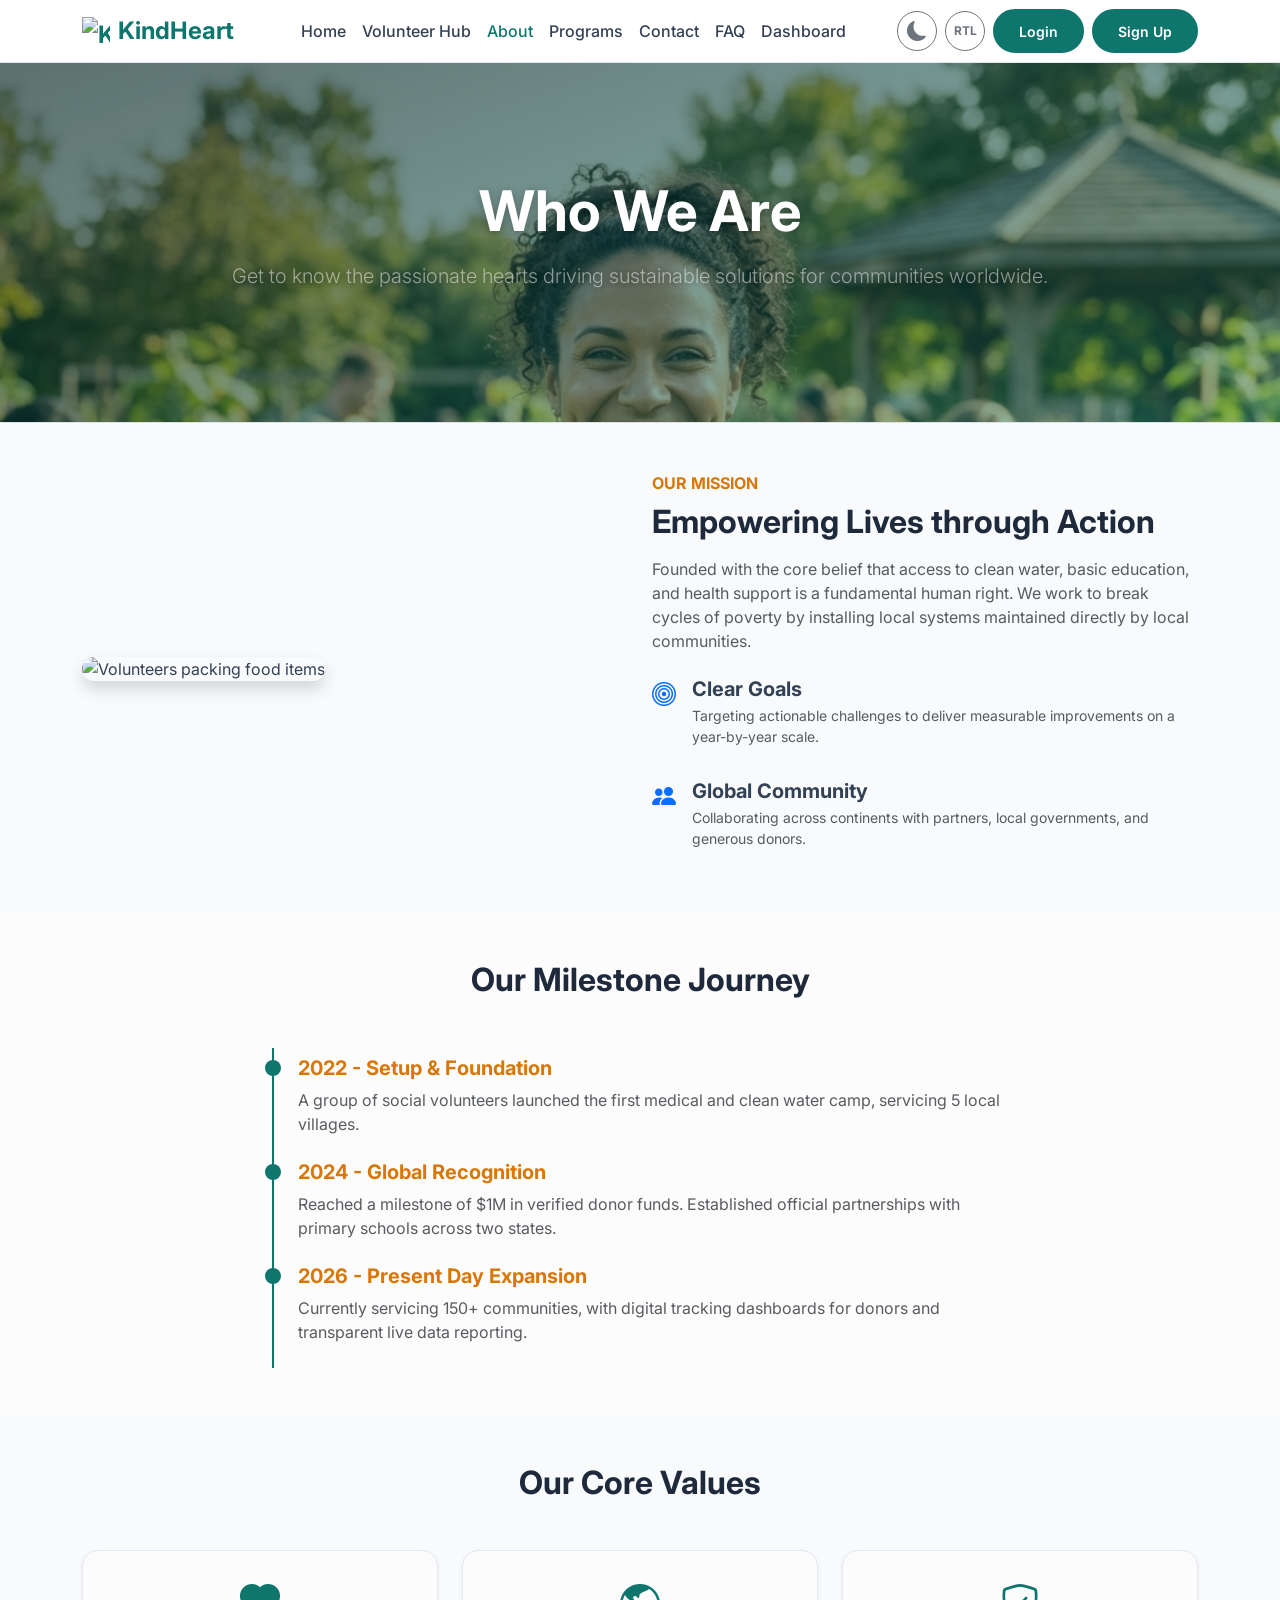
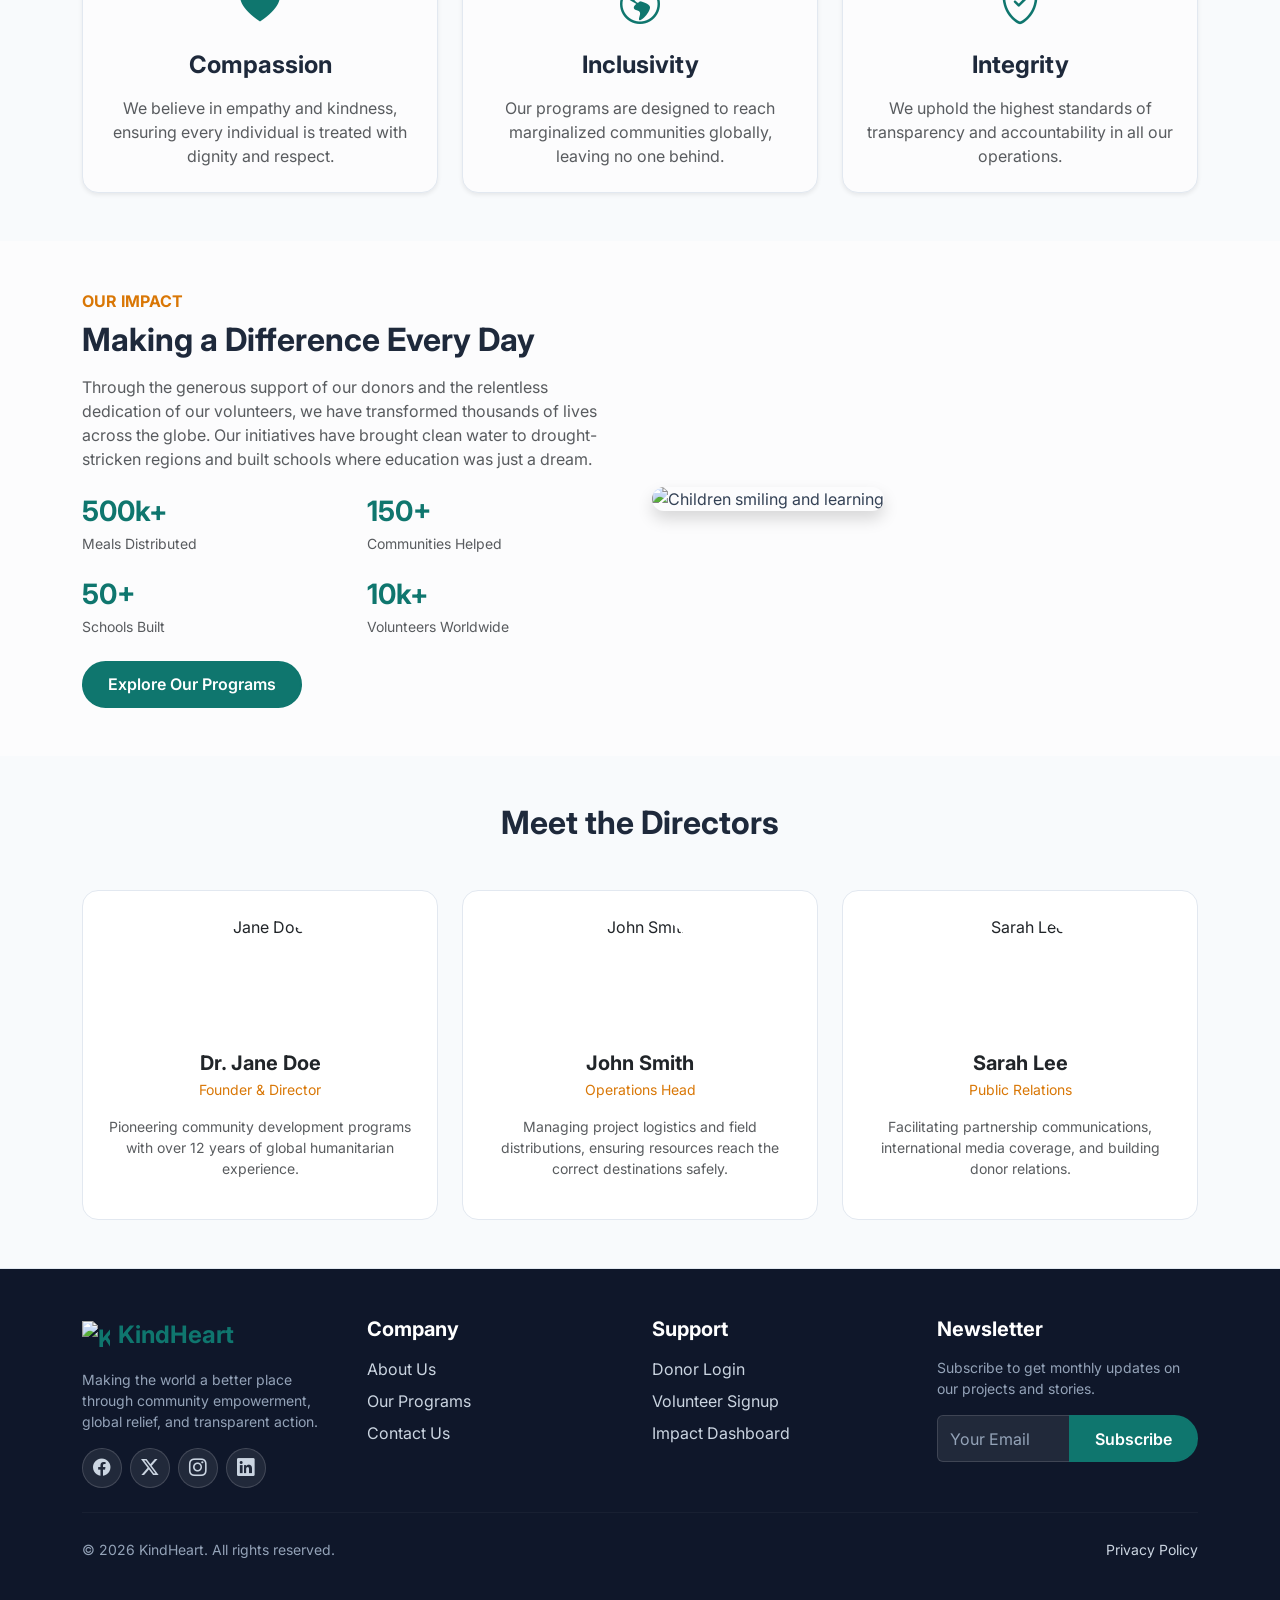
==== commit 819bc418: "Update about page hero image with uncropped face alignment" ====
--- a/about.html
+++ b/about.html
@@ -79,9 +79,9 @@
     <!-- Header Section -->
     <section class="text-center position-relative d-flex align-items-center py-5 border-bottom" style="
         min-height: 40vh;
-        background: url('assets/img/hero-about.png') center center / cover no-repeat;
+        background: url('assets/img/hero-about-bright.png') center 25% / cover no-repeat;
     ">
-        <div class="position-absolute top-0 start-0 w-100 h-100" style="background: linear-gradient(160deg, rgba(10,40,35,0.78) 0%, rgba(15,118,110,0.62) 100%); z-index:0;"></div>
+        <div class="position-absolute top-0 start-0 w-100 h-100" style="background: linear-gradient(160deg, rgba(10,40,35,0.65) 0%, rgba(15,118,110,0.45) 100%); z-index:0;"></div>
         <div class="container position-relative text-white" style="z-index:1;">
             <h1 class="display-4 fw-bold mb-3" style="text-shadow: 0 2px 10px rgba(0,0,0,0.3);">Who We Are</h1>
             <p class="lead text-white-50 max-w-2xl mx-auto" style="text-shadow: 0 1px 5px rgba(0,0,0,0.3);">Get to know the passionate hearts driving sustainable solutions for communities worldwide.</p>
--- a/assets/css/style.css
+++ b/assets/css/style.css
@@ -528,12 +528,18 @@
 
 /* RTL Accordion Fixes */
 [dir="rtl"] .accordion-button {
+    position: relative !important;
     padding-left: 3.5rem !important;
     padding-right: 1.25rem !important;
     text-align: right !important;
 }
 
 [dir="rtl"] .accordion-button::after {
-    margin-right: auto !important;
+    position: absolute !important;
+    left: 1.25rem !important;
+    top: 0 !important;
+    bottom: 0 !important;
+    margin-block: auto !important;
     margin-left: 0 !important;
-}
+    margin-right: 0 !important;
+}
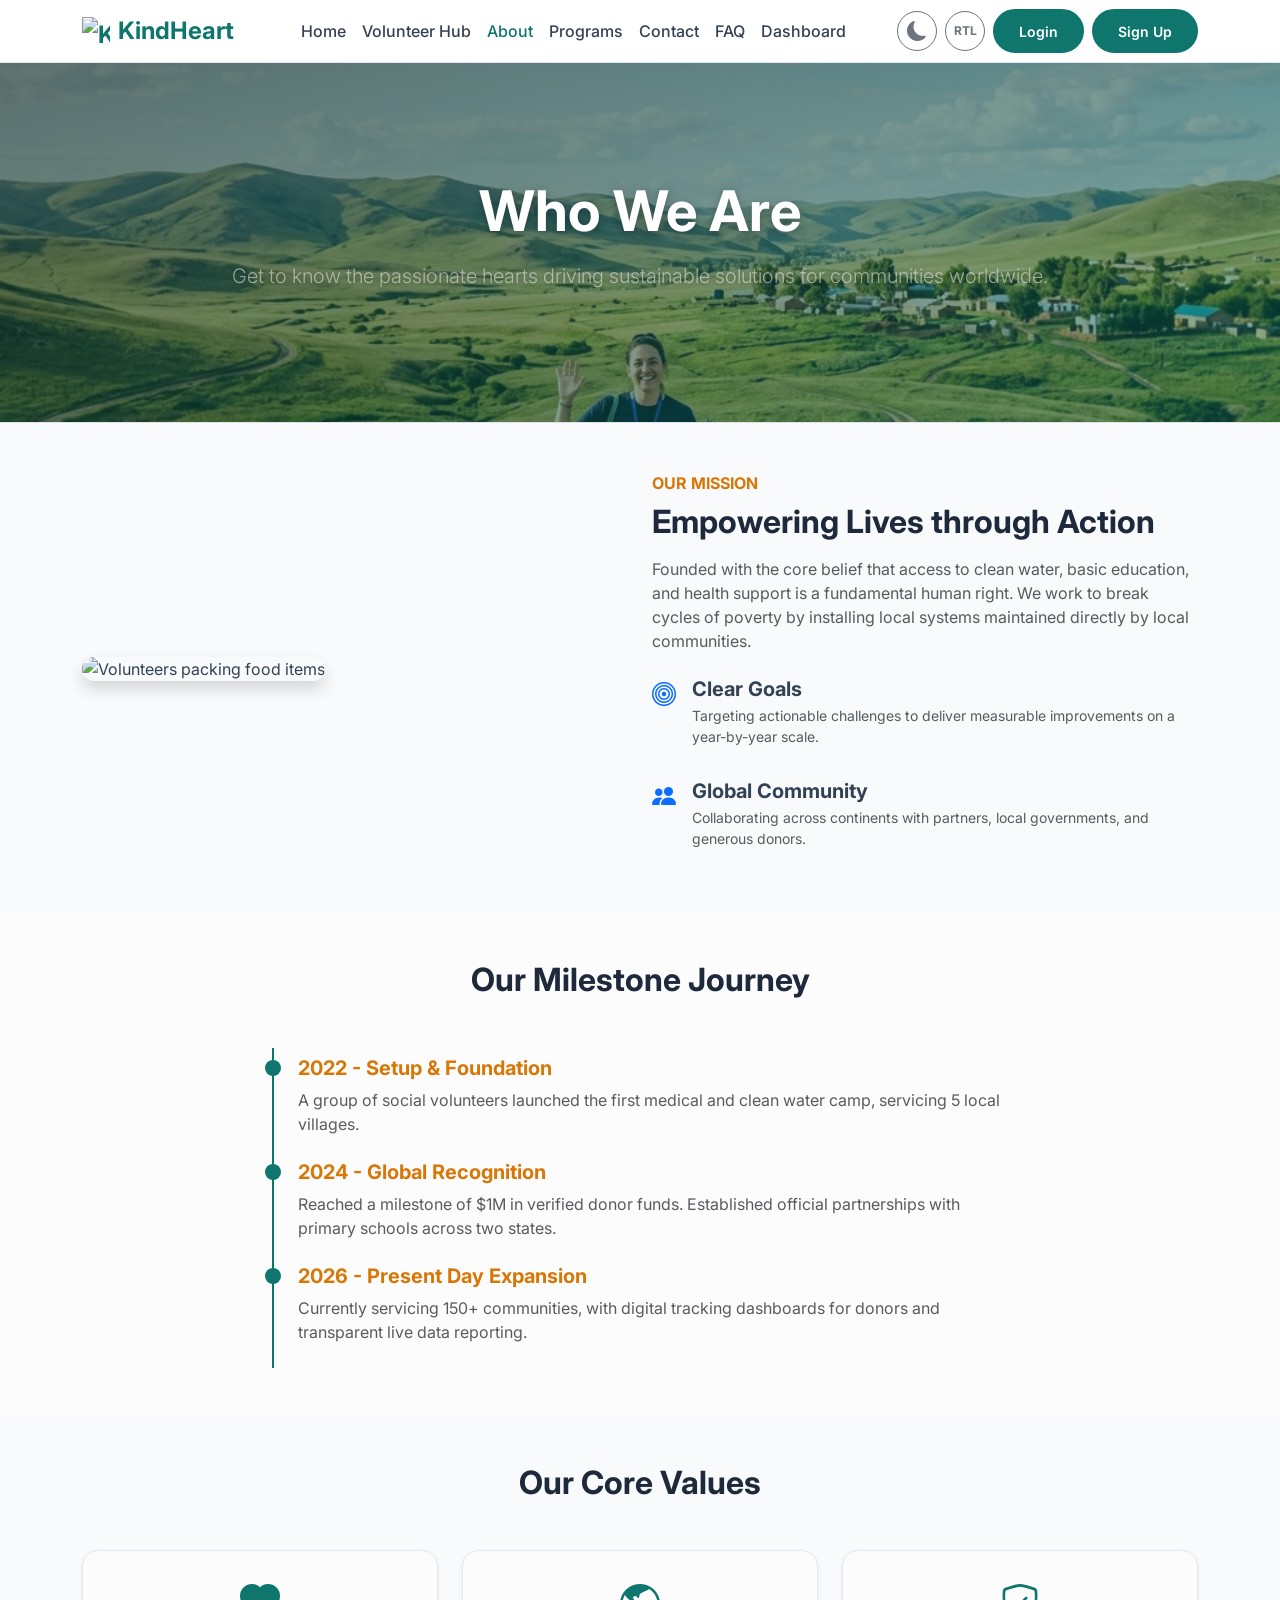
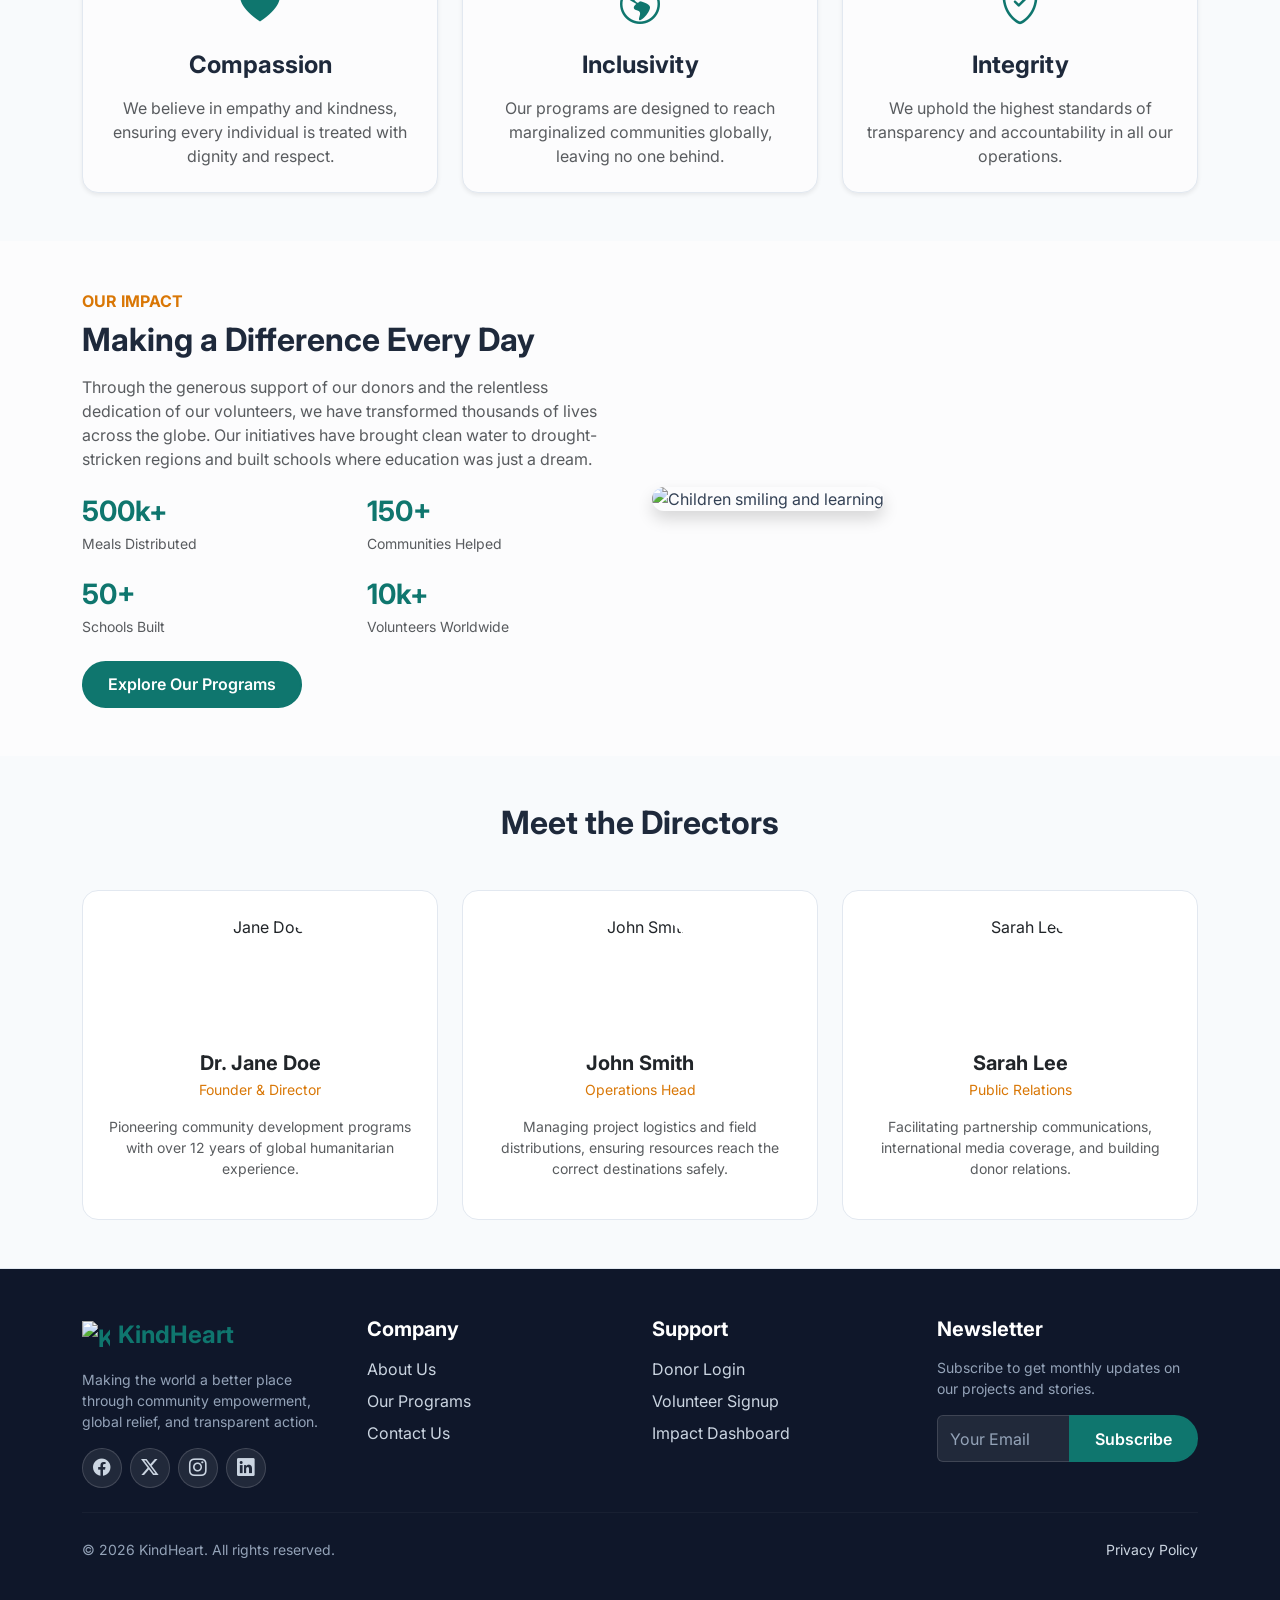
==== commit b610f21a: "Update about page hero image to prevent face cropping on all devices" ====
--- a/about.html
+++ b/about.html
@@ -79,7 +79,7 @@
     <!-- Header Section -->
     <section class="text-center position-relative d-flex align-items-center py-5 border-bottom" style="
         min-height: 40vh;
-        background: url('assets/img/hero-about-bright.png') center 25% / cover no-repeat;
+        background: url('assets/img/hero-about-bright.png') center center / cover no-repeat;
     ">
         <div class="position-absolute top-0 start-0 w-100 h-100" style="background: linear-gradient(160deg, rgba(10,40,35,0.65) 0%, rgba(15,118,110,0.45) 100%); z-index:0;"></div>
         <div class="container position-relative text-white" style="z-index:1;">
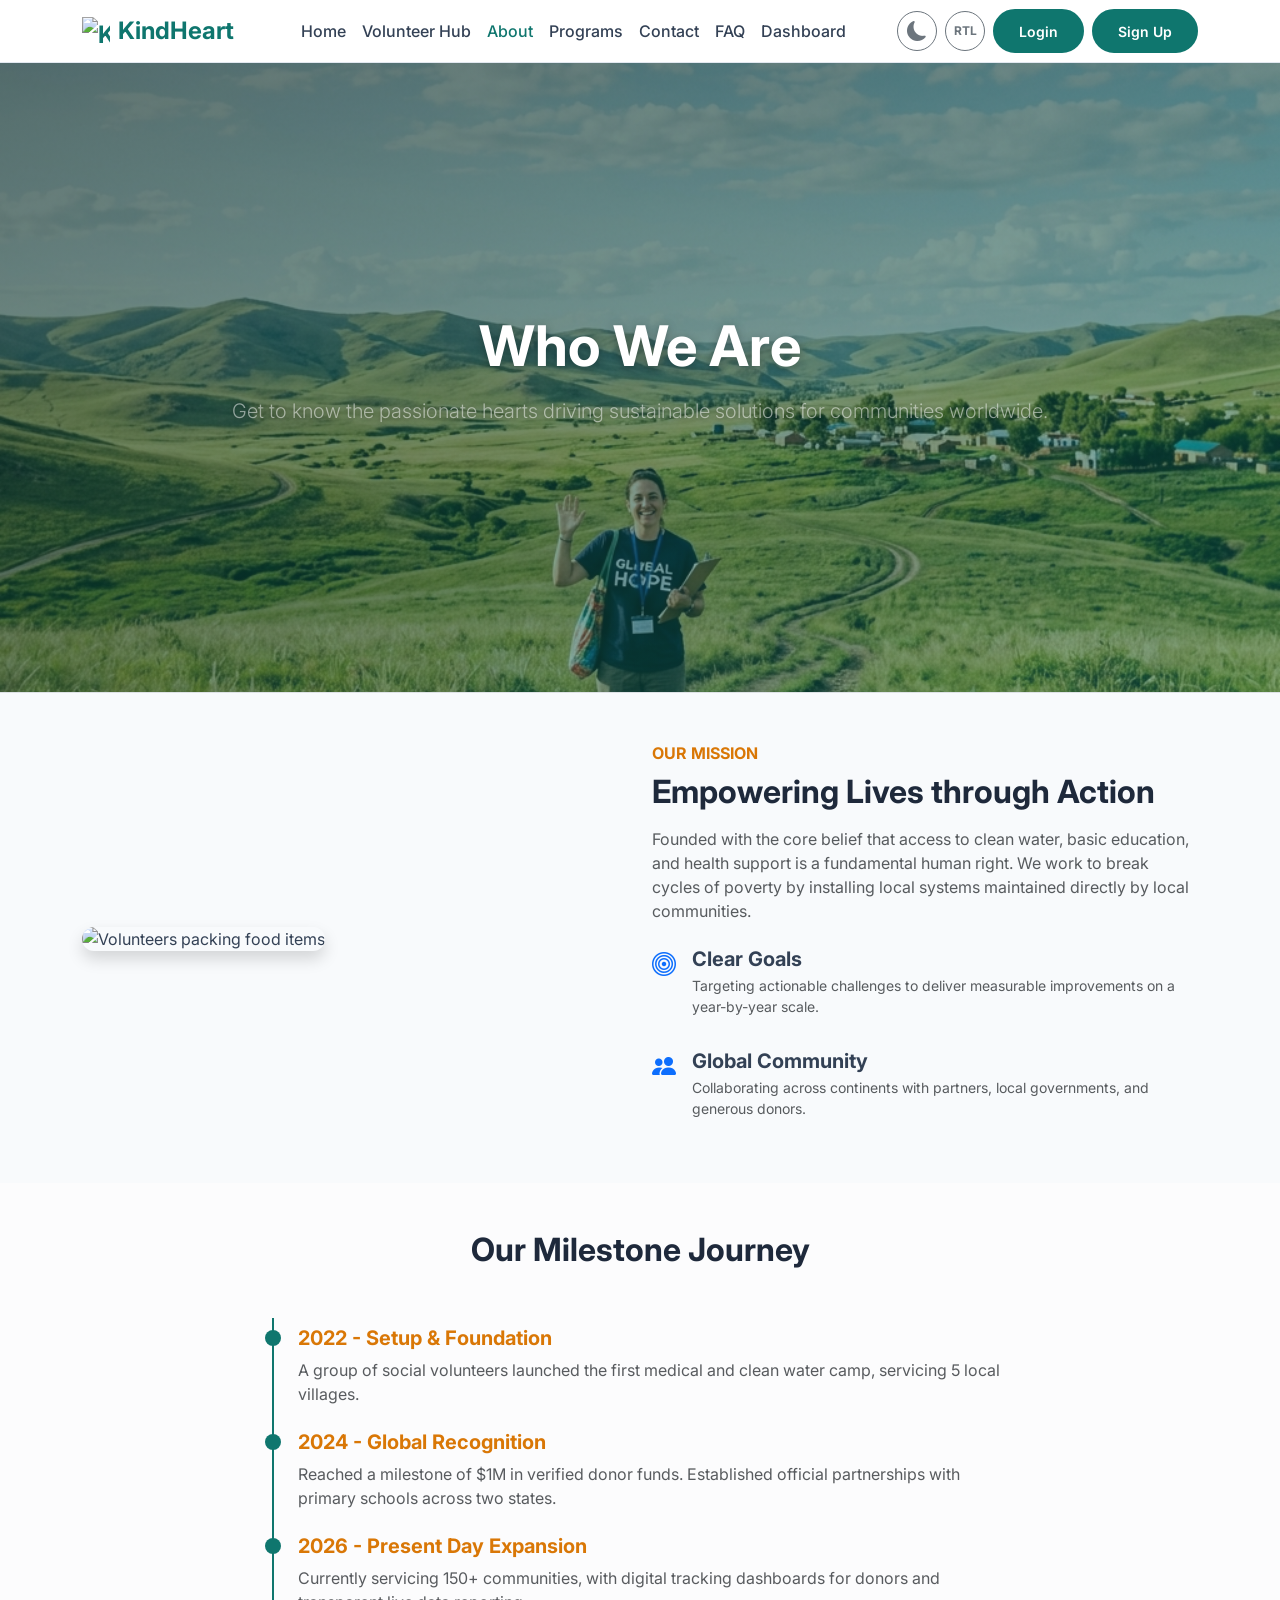
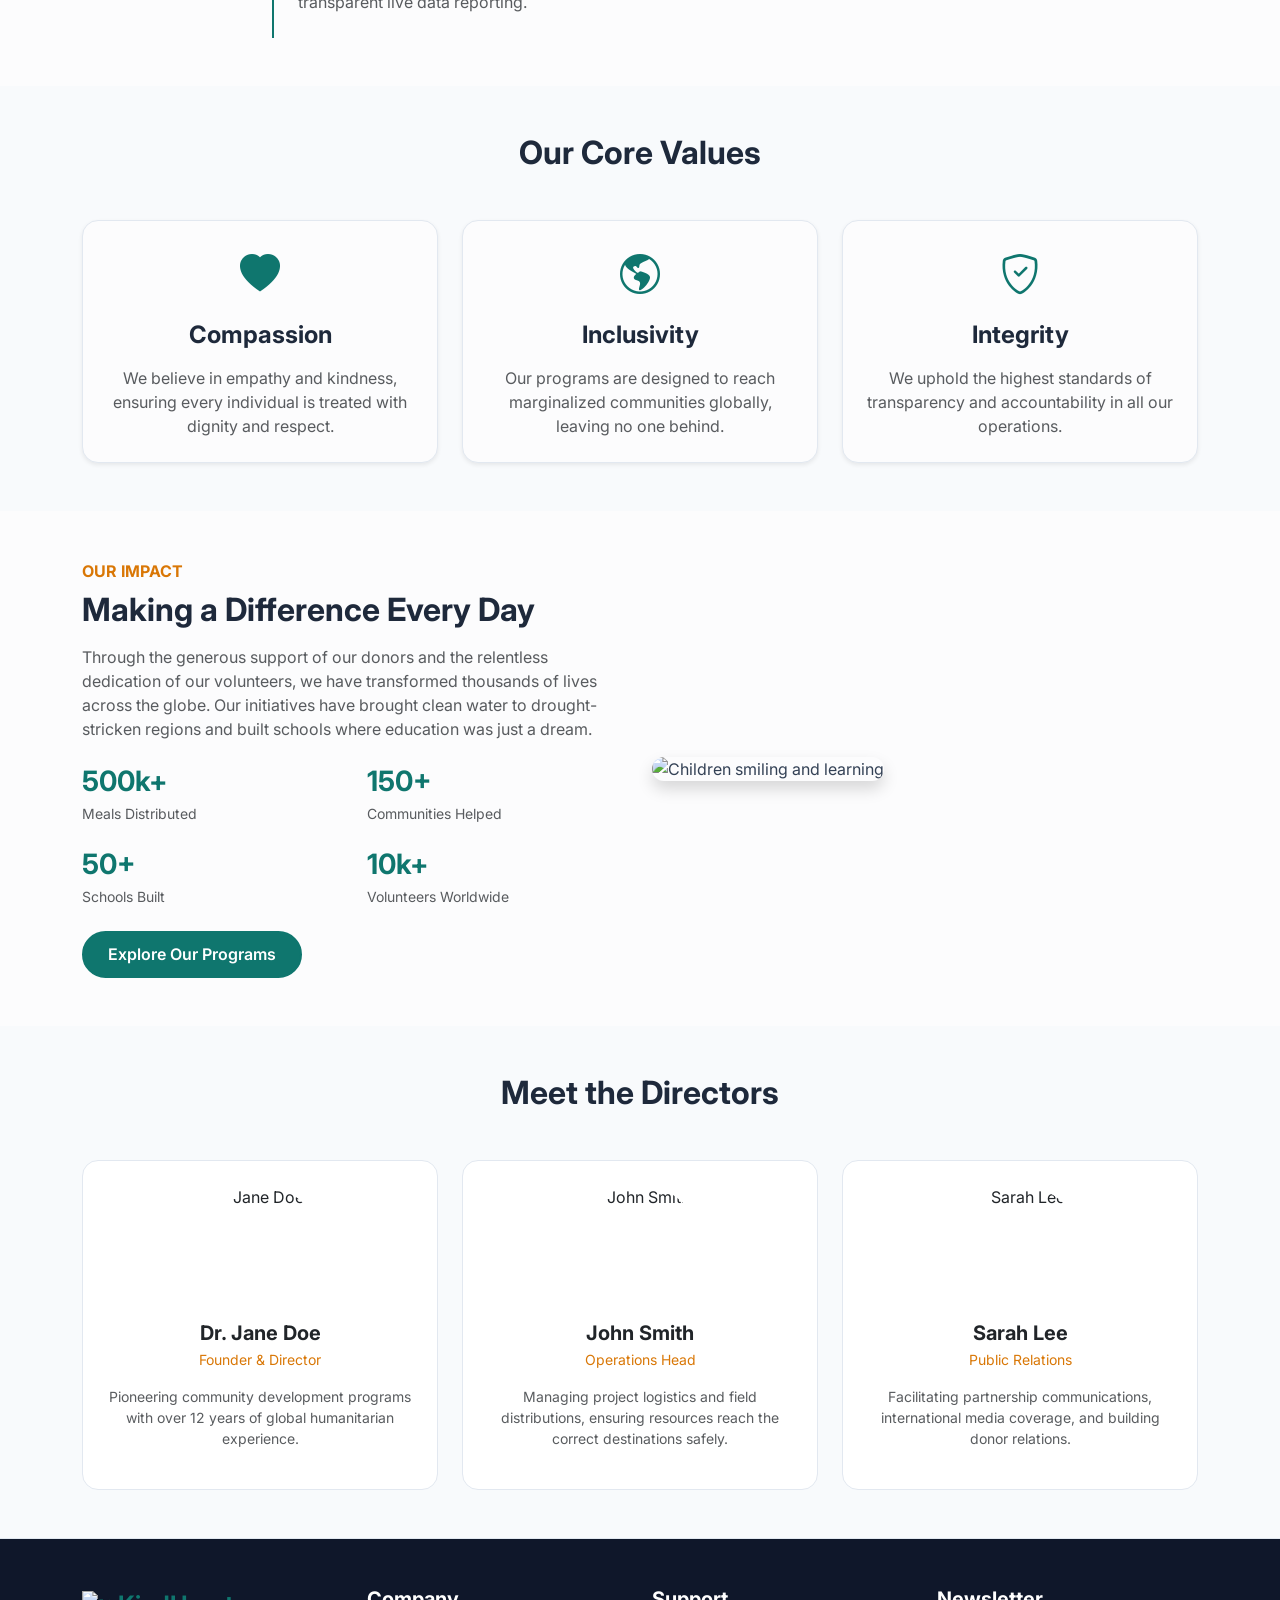
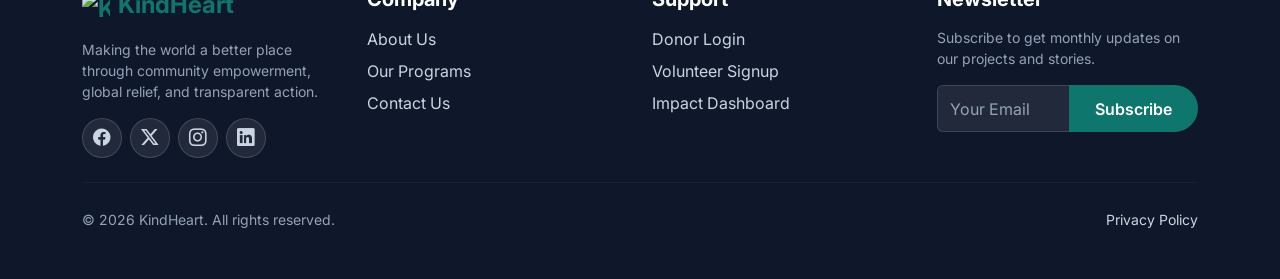
==== commit 55eed578: "Increase About page hero section height to 70vh to prevent image cropping" ====
--- a/about.html
+++ b/about.html
@@ -78,7 +78,7 @@
 
     <!-- Header Section -->
     <section class="text-center position-relative d-flex align-items-center py-5 border-bottom" style="
-        min-height: 40vh;
+        min-height: 70vh;
         background: url('assets/img/hero-about-bright.png') center center / cover no-repeat;
     ">
         <div class="position-absolute top-0 start-0 w-100 h-100" style="background: linear-gradient(160deg, rgba(10,40,35,0.65) 0%, rgba(15,118,110,0.45) 100%); z-index:0;"></div>
